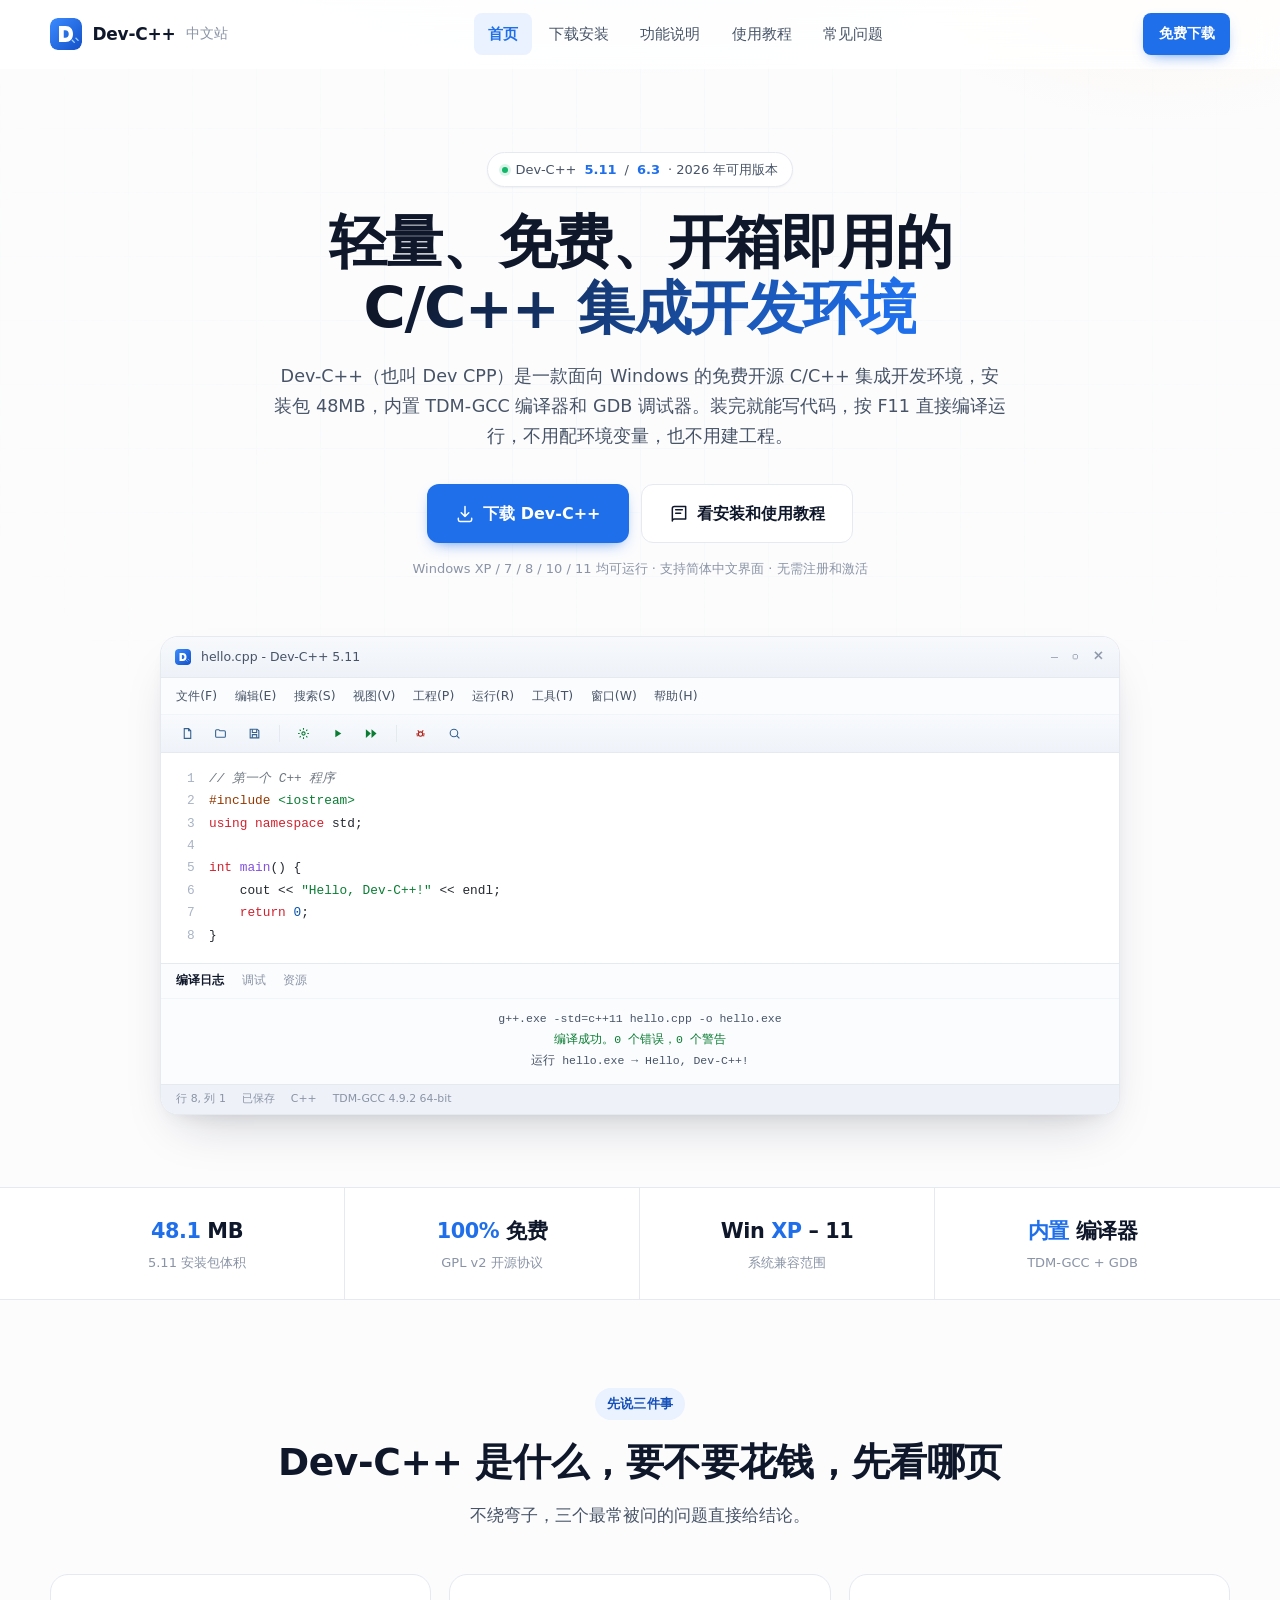
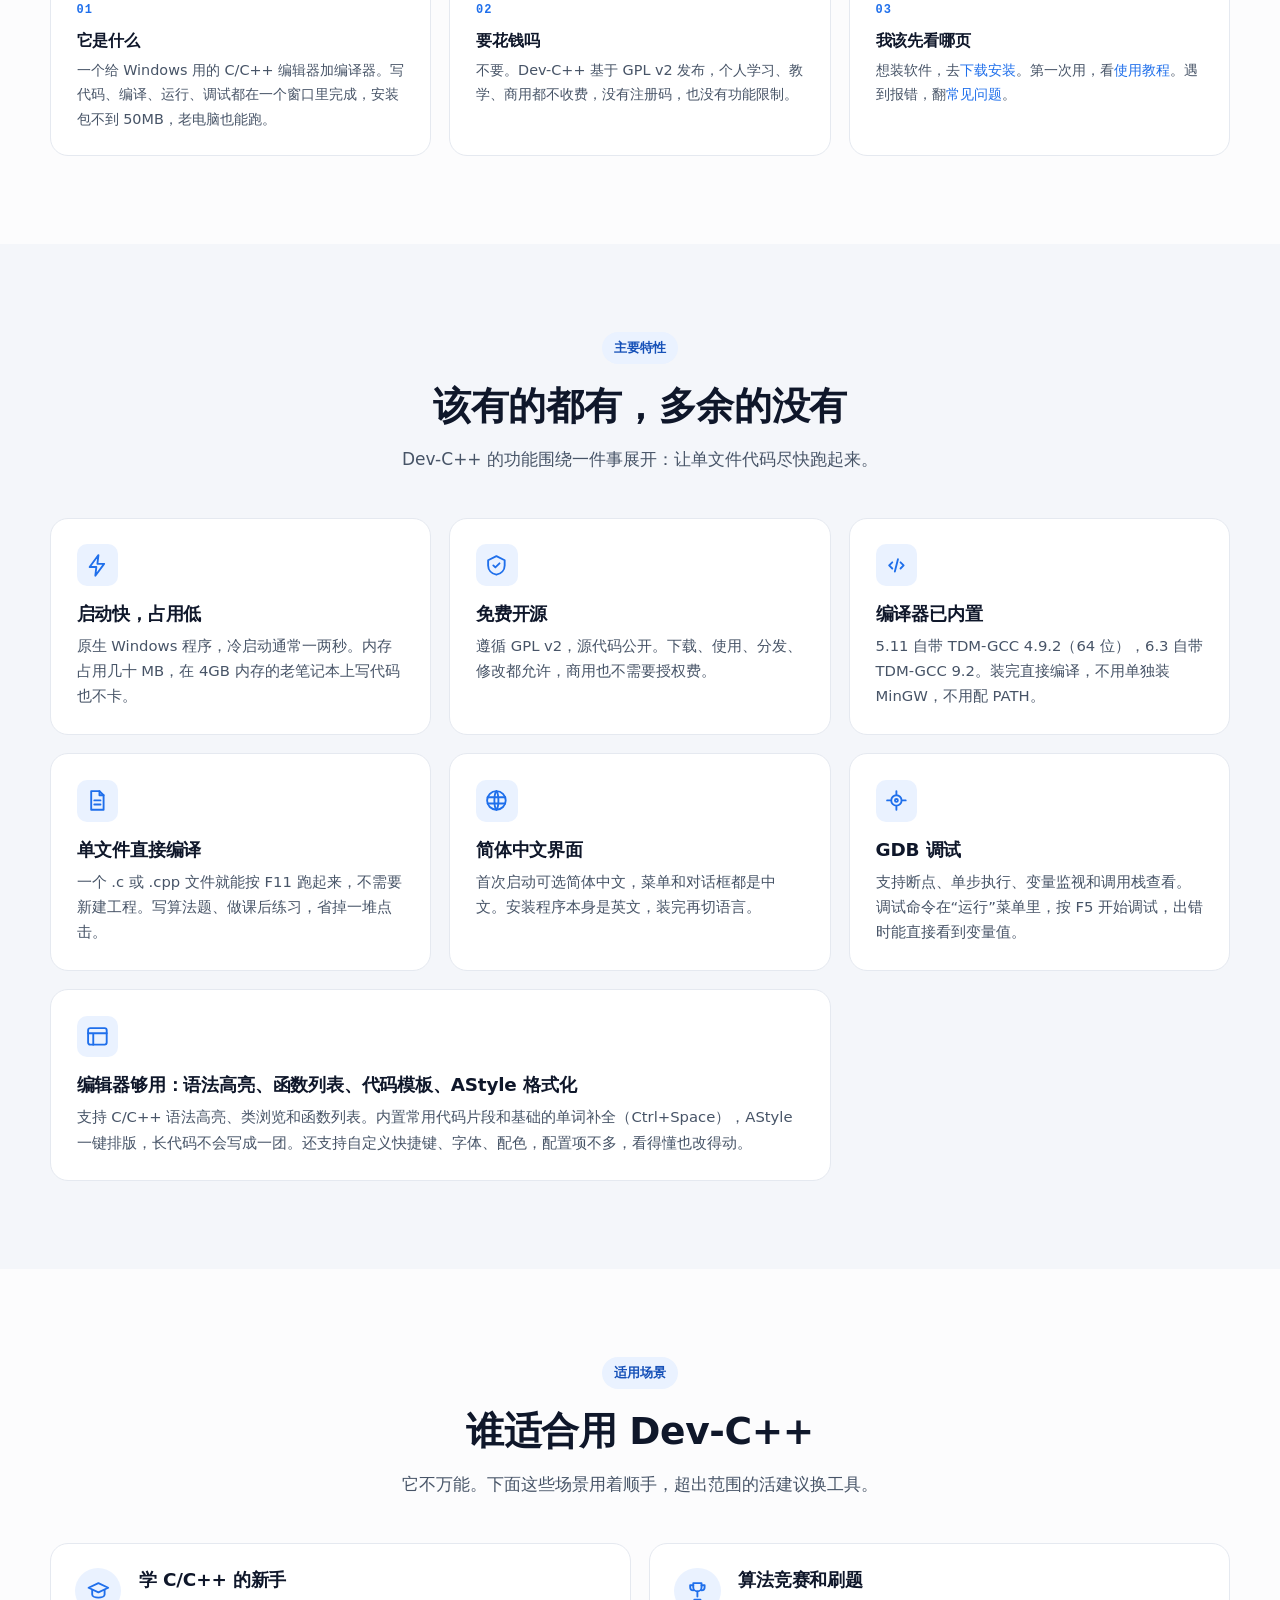
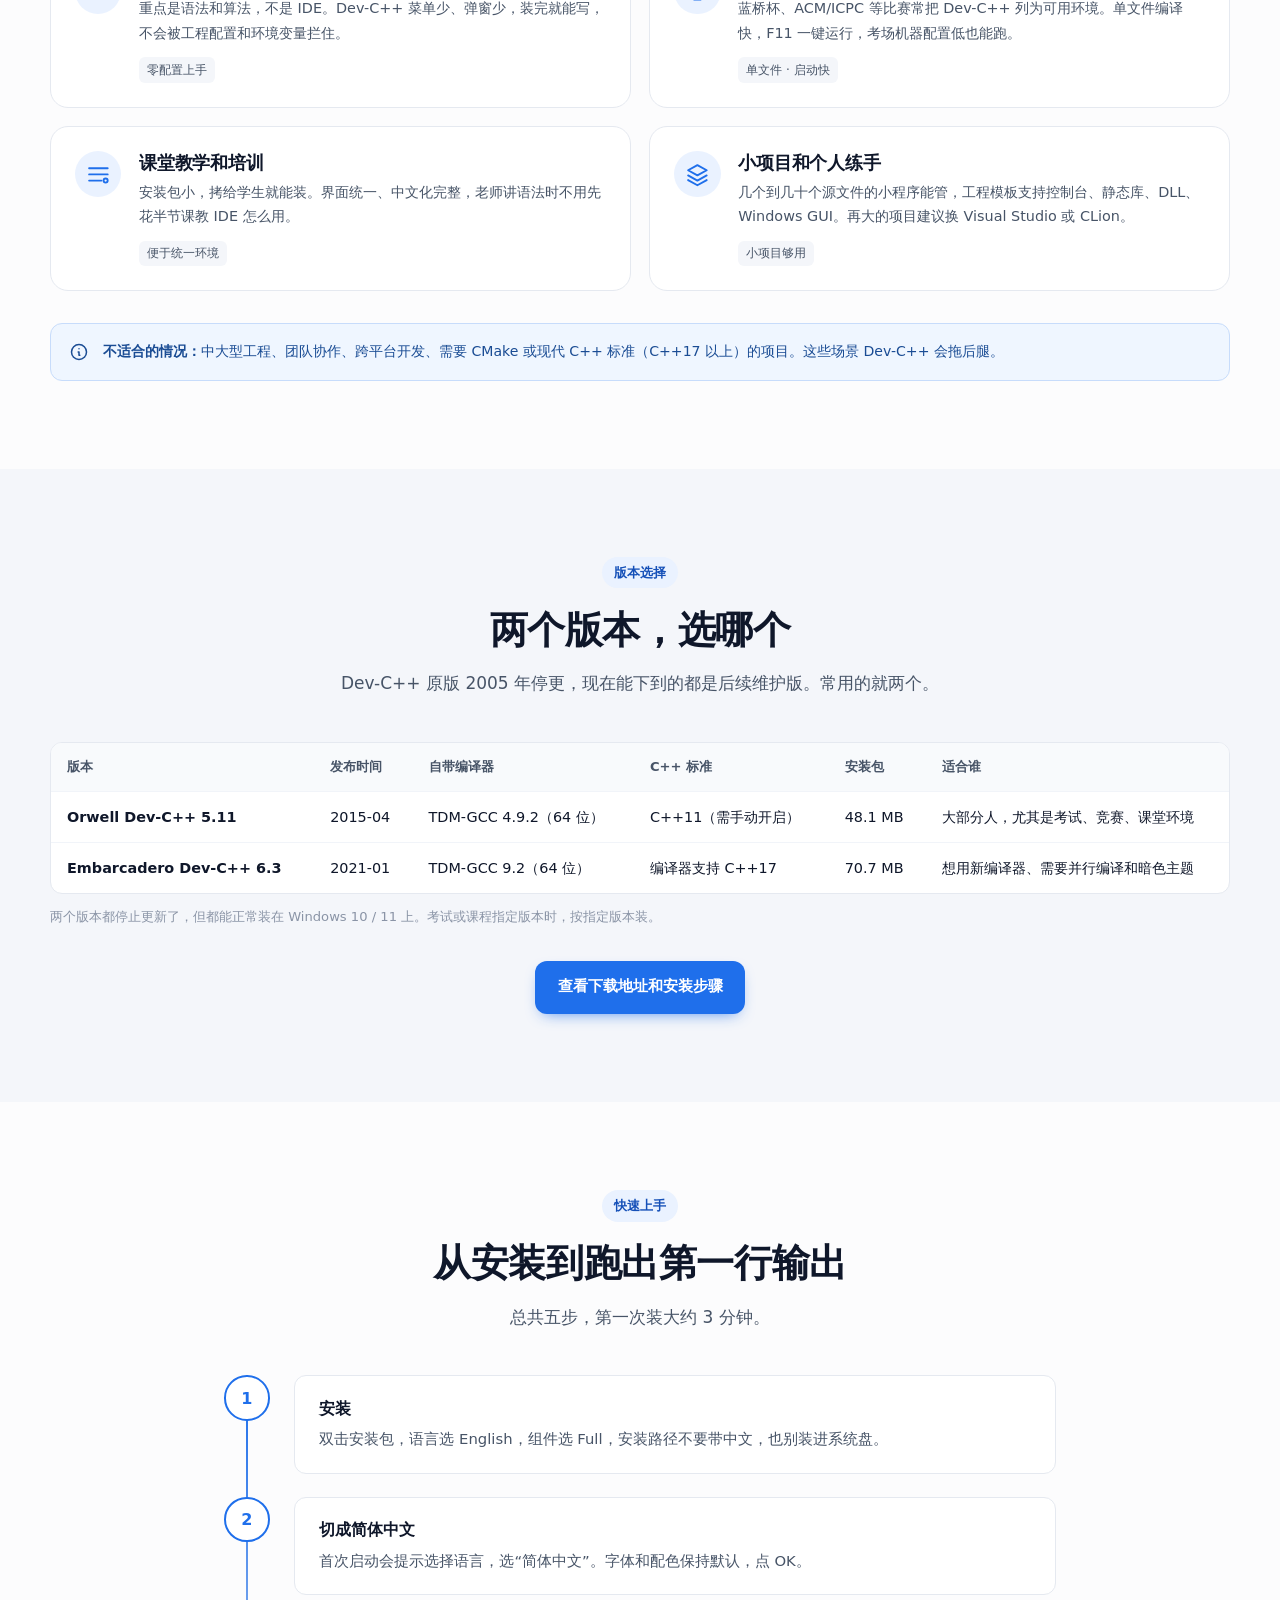
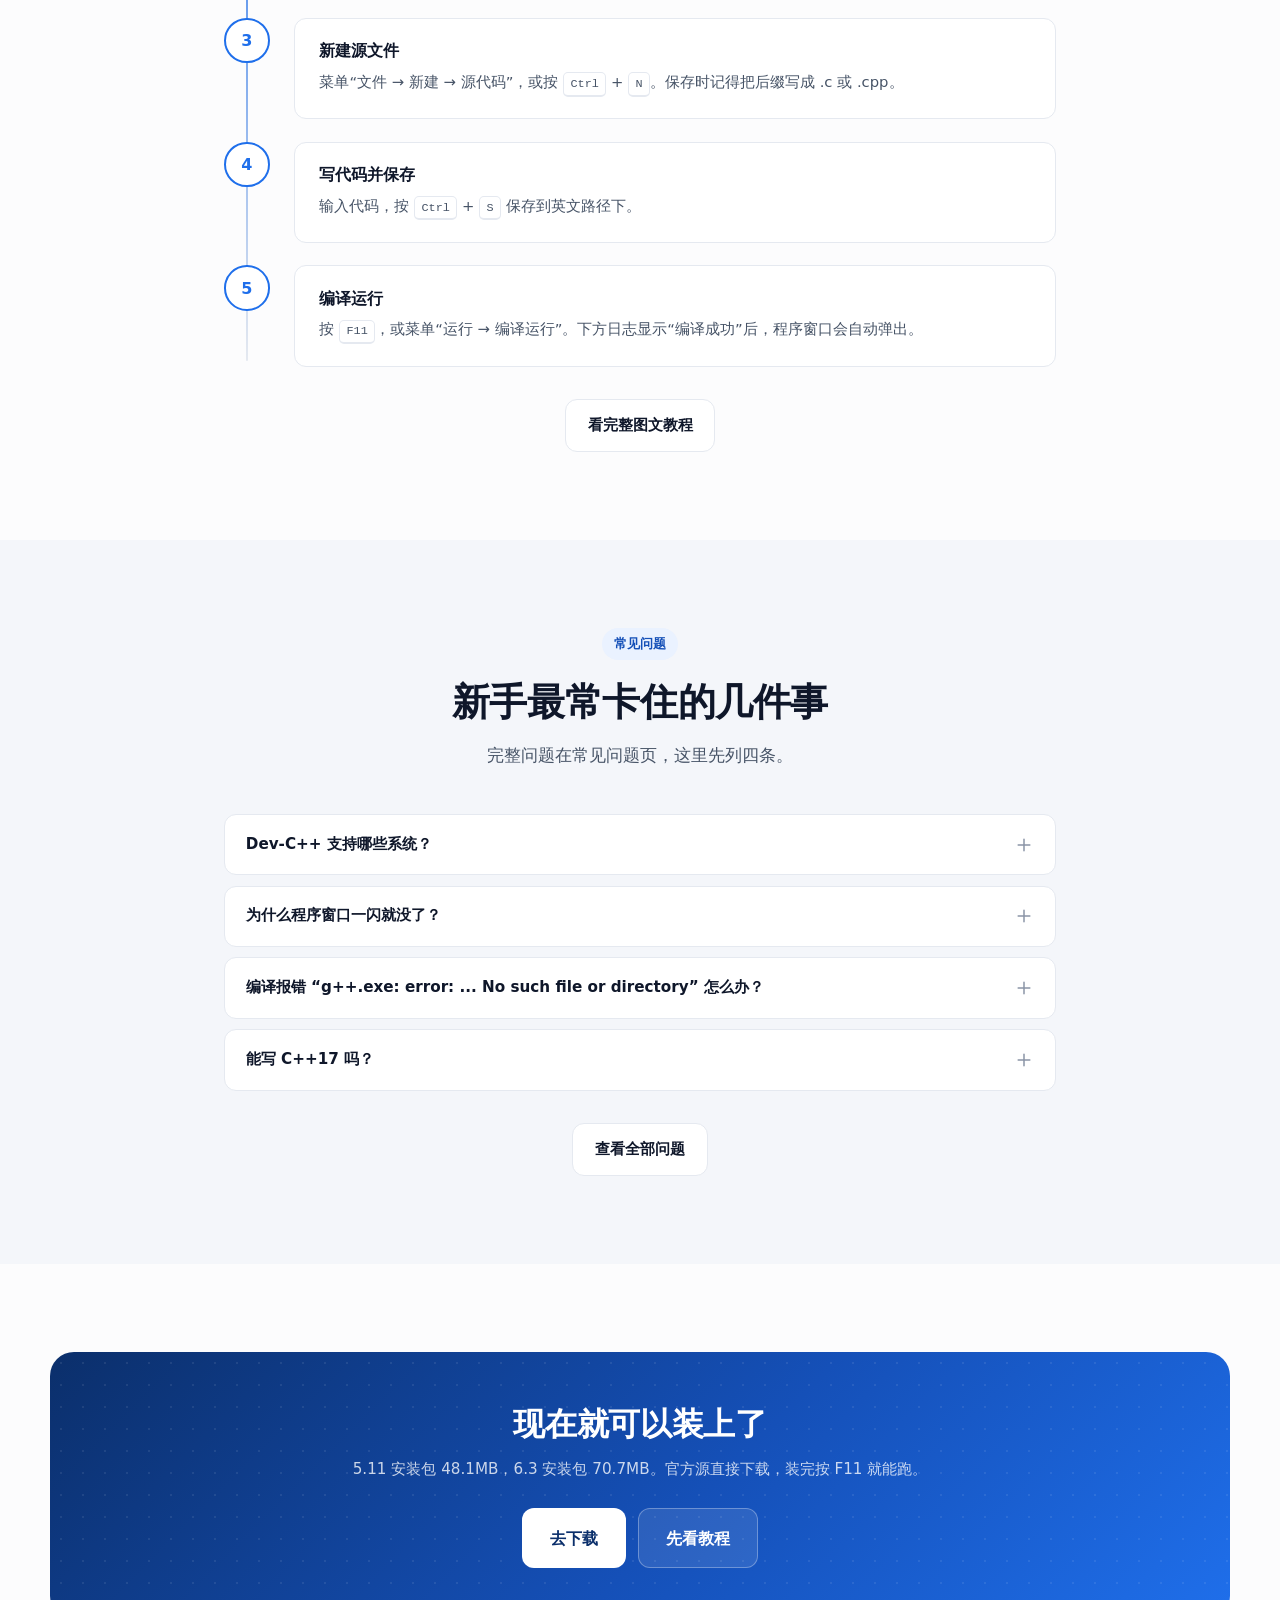
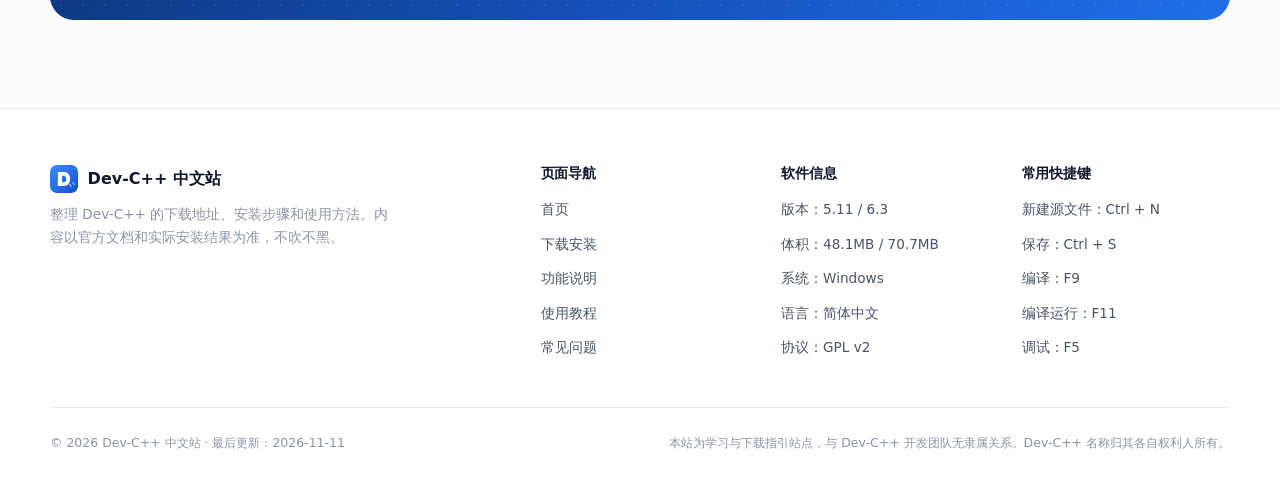
==== index.html @ 318a1e2b "Add files via upload" ====
<!DOCTYPE html>
<html lang="zh-CN">
<head>
<meta charset="UTF-8">
<meta name="viewport" content="width=device-width, initial-scale=1">
<title>Dev-C++ 下载、安装和使用教程（2026 最新版）| 免费开源的 C/C++ 集成开发环境</title>
<meta name="description" content="Dev-C++ 5.11 与 6.3 官方安装包下载，附安装、简体中文设置、编译运行、调试和常见报错解决教程。免费开源的 Windows C/C++ 集成开发环境，48MB 安装包，内置 TDM-GCC 编译器，开箱即用。">
<meta name="keywords" content="Dev-C++,Dev C++,Dev-C++下载,Dev C++下载,Dev-C++安装教程,C/C++ IDE">

<meta name="theme-color" content="#1f6feb">
<meta property="og:type" content="website">
<meta property="og:site_name" content="Dev-C++ 中文站">
<meta property="og:title" content="Dev-C++ 下载、安装和使用教程（2026 最新版）| 免费开源的 C/C++ 集成开发环境">
<meta property="og:description" content="Dev-C++ 5.11 与 6.3 官方安装包下载，附安装、简体中文设置、编译运行、调试和常见报错解决教程。免费开源的 Windows C/C++ 集成开发环境，48MB 安装包，内置 TDM-GCC 编译器，开箱即用。">
<meta name="twitter:card" content="summary">
<link rel="icon" href="assets/logo.svg" type="image/svg+xml">
<script>document.documentElement.classList.add("js");</script>
<link rel="stylesheet" href="assets/style.css">
</head>
<body>

<!-- ===== 顶栏 ===== -->
<header class="topbar">
	<div class="wrap topbar__inner">
		<a class="brand" href="index.html">
			<img src="assets/logo.svg" alt="Dev-C++">
			Dev-C++ <span>中文站</span>
		</a>
		<nav class="nav" aria-label="主导航">
			<a class="is-active" href="index.html">首页</a>
			<a href="download.html">下载安装</a>
			<a href="features.html">功能说明</a>
			<a href="tutorial.html">使用教程</a>
			<a href="faq.html">常见问题</a>
		</nav>
		<div class="topbar__right">
			<a class="btn btn--pri btn--sm" href="download.html">免费下载</a>
			<button type="button" class="burger" aria-label="打开菜单" aria-expanded="false"><span></span></button>
		</div>
	</div>
</header>
<nav class="mobnav" aria-label="移动端导航">
	<a href="index.html">首页</a>
	<a href="download.html">下载安装</a>
	<a href="features.html">功能说明</a>
	<a href="tutorial.html">使用教程</a>
	<a href="faq.html">常见问题</a>
	<a class="btn btn--pri" href="download.html">免费下载</a>
</nav>

<!-- ===== 首屏 ===== -->
<section class="hero">
	<div class="wrap center">
		<div class="hero__badge">
			<span class="dot"></span>
			Dev-C++ <b>5.11</b> / <b>6.3</b> · 2026 年可用版本
		</div>
		<h1 class="h1">
			轻量、免费、开箱即用的<br>
			<span class="text-gradient">C/C++ 集成开发环境</span>
		</h1>
		<p class="lead">
			Dev-C++（也叫 Dev CPP）是一款面向 Windows 的免费开源 C/C++ 集成开发环境，安装包 48MB，内置 TDM-GCC 编译器和 GDB 调试器。装完就能写代码，按 F11 直接编译运行，不用配环境变量，也不用建工程。
		</p>
		<div class="hero__actions">
			<a class="btn btn--pri btn--lg" href="download.html">
				<svg class="ic" viewBox="0 0 24 24"><path d="M12 3v12m0 0l-4.5-4.5M12 15l4.5-4.5"/><path d="M4 17v2a2 2 0 002 2h12a2 2 0 002-2v-2"/></svg>
				下载 Dev-C++
			</a>
			<a class="btn btn--ghost btn--lg" href="tutorial.html">
				<svg class="ic" viewBox="0 0 24 24"><path d="M4 5.5A2.5 2.5 0 016.5 3H20v15H6.5A2.5 2.5 0 004 20.5z"/><path d="M8 7h8M8 11h6"/></svg>
				看安装和使用教程
			</a>
		</div>
		<p class="hero__note">Windows XP / 7 / 8 / 10 / 11 均可运行 · 支持简体中文界面 · 无需注册和激活</p>

		<!-- IDE 界面模拟 -->
		<div class="hero__mockup">
			<div class="ide" role="img" aria-label="Dev-C++ 编辑器界面示意">
				<div class="ide__titlebar">
					<img src="assets/logo.svg" alt="">
					<span class="ide__title">hello.cpp - Dev-C++ 5.11</span>
					<span class="ide__winbtns"><span>—</span><span>▢</span><span>✕</span></span>
				</div>
				<div class="ide__menubar">
					<span>文件(F)</span><span>编辑(E)</span><span>搜索(S)</span><span>视图(V)</span><span>工程(P)</span><span>运行(R)</span><span>工具(T)</span><span>窗口(W)</span><span>帮助(H)</span>
				</div>
				<div class="ide__toolbar">
					<span class="tb" title="新建"><svg width="13" height="13" viewBox="0 0 24 24" fill="none" stroke="currentColor" stroke-width="2"><path d="M6 3h8l4 4v14H6z"/><path d="M14 3v4h4"/></svg></span>
					<span class="tb" title="打开"><svg width="13" height="13" viewBox="0 0 24 24" fill="none" stroke="currentColor" stroke-width="2"><path d="M3 7a2 2 0 012-2h4l2 2h8a2 2 0 012 2v8a2 2 0 01-2 2H5a2 2 0 01-2-2z"/></svg></span>
					<span class="tb" title="保存"><svg width="13" height="13" viewBox="0 0 24 24" fill="none" stroke="currentColor" stroke-width="2"><path d="M4 4h13l3 3v13H4z"/><path d="M8 4v6h8V4M8 20v-6h8v6"/></svg></span>
					<span class="tb--sep"></span>
					<span class="tb tb--run" title="编译"><svg width="13" height="13" viewBox="0 0 24 24" fill="none" stroke="currentColor" stroke-width="2"><circle cx="12" cy="12" r="3"/><path d="M12 2v3M12 19v3M2 12h3M19 12h3M4.9 4.9l2.1 2.1M17 17l2.1 2.1M19.1 4.9L17 7M7 17l-2.1 2.1"/></svg></span>
					<span class="tb tb--run" title="运行"><svg width="13" height="13" viewBox="0 0 24 24" fill="currentColor"><path d="M8 5l11 7-11 7z"/></svg></span>
					<span class="tb tb--run" title="编译运行"><svg width="15" height="15" viewBox="0 0 24 24" fill="currentColor"><path d="M3 5l8 7-8 7z"/><path d="M12 5l8 7-8 7z"/></svg></span>
					<span class="tb--sep"></span>
					<span class="tb tb--dbg" title="调试"><svg width="13" height="13" viewBox="0 0 24 24" fill="none" stroke="currentColor" stroke-width="2"><circle cx="12" cy="13" r="4"/><path d="M9 9l-2-3M15 9l2-3M8 13H4M20 13h-4M8 16H5M19 16h-3"/></svg></span>
					<span class="tb" title="查找"><svg width="13" height="13" viewBox="0 0 24 24" fill="none" stroke="currentColor" stroke-width="2"><circle cx="11" cy="11" r="7"/><path d="M16 16l5 5"/></svg></span>
				</div>
				<div class="ide__body">
					<div class="ide__editor">
						<div class="code">
							<div class="row"><span class="ln">1</span><span class="cl"><span class="c-com">// 第一个 C++ 程序</span></span></div>
							<div class="row"><span class="ln">2</span><span class="cl"><span class="c-inc">#include</span> <span class="c-str">&lt;iostream&gt;</span></span></div>
							<div class="row"><span class="ln">3</span><span class="cl"><span class="c-key">using</span> <span class="c-key">namespace</span> std;</span></div>
							<div class="row"><span class="ln">4</span><span class="cl"></span></div>
							<div class="row"><span class="ln">5</span><span class="cl"><span class="c-key">int</span> <span class="c-fn">main</span>() {</span></div>
							<div class="row"><span class="ln">6</span><span class="cl">    cout &lt;&lt; <span class="c-str">"Hello, Dev-C++!"</span> &lt;&lt; endl;</span></div>
							<div class="row"><span class="ln">7</span><span class="cl">    <span class="c-key">return</span> <span class="c-num">0</span>;</span></div>
							<div class="row"><span class="ln">8</span><span class="cl">}</span></div>
						</div>
					</div>
					<div class="ide__log">
						<div class="ide__logtabs"><b>编译日志</b><span>调试</span><span>资源</span></div>
						<div class="ide__logbody">
							<div>g++.exe -std=c++11 hello.cpp -o hello.exe</div>
							<div class="ok">编译成功。0 个错误，0 个警告</div>
							<div>运行 hello.exe → Hello, Dev-C++!</div>
						</div>
					</div>
					<div class="ide__statusbar">
						<span>行 8, 列 1</span><span>已保存</span><span>C++</span><span>TDM-GCC 4.9.2 64-bit</span>
					</div>
				</div>
			</div>
		</div>
	</div>
</section>

<!-- ===== 数据条 ===== -->
<section class="stats">
	<div class="wrap stats__grid">
		<div class="stats__item">
			<div class="stats__val"><em>48.1</em> MB</div>
			<div class="stats__lbl">5.11 安装包体积</div>
		</div>
		<div class="stats__item">
			<div class="stats__val"><em>100%</em> 免费</div>
			<div class="stats__lbl">GPL v2 开源协议</div>
		</div>
		<div class="stats__item">
			<div class="stats__val">Win <em>XP</em> – 11</div>
			<div class="stats__lbl">系统兼容范围</div>
		</div>
		<div class="stats__item">
			<div class="stats__val"><em>内置</em> 编译器</div>
			<div class="stats__lbl">TDM-GCC + GDB</div>
		</div>
	</div>
</section>

<!-- ===== 三个速答 ===== -->
<section class="sec">
	<div class="wrap">
		<div class="sec-head center reveal">
			<span class="eyebrow">先说三件事</span>
			<h2 class="h2">Dev-C++ 是什么，要不要花钱，先看哪页</h2>
			<p class="lead">不绕弯子，三个最常被问的问题直接给结论。</p>
		</div>
		<div class="qa reveal">
			<div class="qa__item">
				<h3>它是什么</h3>
				<p>一个给 Windows 用的 C/C++ 编辑器加编译器。写代码、编译、运行、调试都在一个窗口里完成，安装包不到 50MB，老电脑也能跑。</p>
			</div>
			<div class="qa__item">
				<h3>要花钱吗</h3>
				<p>不要。Dev-C++ 基于 GPL v2 发布，个人学习、教学、商用都不收费，没有注册码，也没有功能限制。</p>
			</div>
			<div class="qa__item">
				<h3>我该先看哪页</h3>
				<p>想装软件，去<a href="download.html">下载安装</a>。第一次用，看<a href="tutorial.html">使用教程</a>。遇到报错，翻<a href="faq.html">常见问题</a>。</p>
			</div>
		</div>
	</div>
</section>

<!-- ===== 功能 ===== -->
<section class="sec sec--alt" id="features">
	<div class="wrap">
		<div class="sec-head center reveal">
			<span class="eyebrow">主要特性</span>
			<h2 class="h2">该有的都有，多余的没有</h2>
			<p class="lead">Dev-C++ 的功能围绕一件事展开：让单文件代码尽快跑起来。</p>
		</div>
		<div class="grid grid--3 reveal">
			<article class="card">
				<div class="card__icon">
					<svg class="ic ic-lg" viewBox="0 0 24 24"><path d="M13 2L4.5 13.5H11L10 22l8.5-11.5H12z"/></svg>
				</div>
				<h3 class="h3">启动快，占用低</h3>
				<p>原生 Windows 程序，冷启动通常一两秒。内存占用几十 MB，在 4GB 内存的老笔记本上写代码也不卡。</p>
			</article>
			<article class="card">
				<div class="card__icon">
					<svg class="ic ic-lg" viewBox="0 0 24 24"><path d="M12 3l8 4v5c0 4.4-3.2 7.9-8 9-4.8-1.1-8-4.6-8-9V7z"/><path d="M9 12l2 2 4-4"/></svg>
				</div>
				<h3 class="h3">免费开源</h3>
				<p>遵循 GPL v2，源代码公开。下载、使用、分发、修改都允许，商用也不需要授权费。</p>
			</article>
			<article class="card">
				<div class="card__icon">
					<svg class="ic ic-lg" viewBox="0 0 24 24"><path d="M8 9l-3 3 3 3M16 9l3 3-3 3M13.5 6l-3 12"/></svg>
				</div>
				<h3 class="h3">编译器已内置</h3>
				<p>5.11 自带 TDM-GCC 4.9.2（64 位），6.3 自带 TDM-GCC 9.2。装完直接编译，不用单独装 MinGW，不用配 PATH。</p>
			</article>
			<article class="card">
				<div class="card__icon">
					<svg class="ic ic-lg" viewBox="0 0 24 24"><path d="M6 3h8l4 4v14H6z"/><path d="M14 3v4h4M9 12h6M9 16h6"/></svg>
				</div>
				<h3 class="h3">单文件直接编译</h3>
				<p>一个 .c 或 .cpp 文件就能按 F11 跑起来，不需要新建工程。写算法题、做课后练习，省掉一堆点击。</p>
			</article>
			<article class="card">
				<div class="card__icon">
					<svg class="ic ic-lg" viewBox="0 0 24 24"><circle cx="12" cy="12" r="9"/><path d="M3.6 9h16.8M3.6 15h16.8M12 3c2.6 3 2.6 15 0 18M12 3c-2.6 3-2.6 15 0 18"/></svg>
				</div>
				<h3 class="h3">简体中文界面</h3>
				<p>首次启动可选简体中文，菜单和对话框都是中文。安装程序本身是英文，装完再切语言。</p>
			</article>
			<article class="card">
				<div class="card__icon">
					<svg class="ic ic-lg" viewBox="0 0 24 24"><path d="M12 3v3M12 18v3M3 12h3M18 12h3"/><circle cx="12" cy="12" r="5"/><circle cx="12" cy="12" r="1.4"/></svg>
				</div>
				<h3 class="h3">GDB 调试</h3>
				<p>支持断点、单步执行、变量监视和调用栈查看。调试命令在“运行”菜单里，按 F5 开始调试，出错时能直接看到变量值。</p>
			</article>
			<article class="card card--wide">
				<div class="card__icon">
					<svg class="ic ic-lg" viewBox="0 0 24 24"><rect x="3" y="4" width="18" height="16" rx="2"/><path d="M3 9h18M8 9v11"/></svg>
				</div>
				<h3 class="h3">编辑器够用：语法高亮、函数列表、代码模板、AStyle 格式化</h3>
				<p>支持 C/C++ 语法高亮、类浏览和函数列表。内置常用代码片段和基础的单词补全（Ctrl+Space），AStyle 一键排版，长代码不会写成一团。还支持自定义快捷键、字体、配色，配置项不多，看得懂也改得动。</p>
			</article>
		</div>
	</div>
</section>

<!-- ===== 场景 ===== -->
<section class="sec">
	<div class="wrap">
		<div class="sec-head center reveal">
			<span class="eyebrow">适用场景</span>
			<h2 class="h2">谁适合用 Dev-C++</h2>
			<p class="lead">它不万能。下面这些场景用着顺手，超出范围的活建议换工具。</p>
		</div>
		<div class="scene reveal">
			<div class="scene__item">
				<div class="scene__icon">
					<svg class="ic ic-lg" viewBox="0 0 24 24"><path d="M12 4L2.5 8.5 12 13l9.5-4.5z"/><path d="M6 10.5V15c0 1.7 2.7 3 6 3s6-1.3 6-3v-4.5"/></svg>
				</div>
				<div>
					<h3 class="h3">学 C/C++ 的新手</h3>
					<p>重点是语法和算法，不是 IDE。Dev-C++ 菜单少、弹窗少，装完就能写，不会被工程配置和环境变量拦住。</p>
					<span class="tag">零配置上手</span>
				</div>
			</div>
			<div class="scene__item">
				<div class="scene__icon">
					<svg class="ic ic-lg" viewBox="0 0 24 24"><path d="M8 4h8v4a4 4 0 01-8 0z"/><path d="M8 6H5v2a3 3 0 003 3M16 6h3v2a3 3 0 01-3 3"/><path d="M12 12v5M9 20h6"/></svg>
				</div>
				<div>
					<h3 class="h3">算法竞赛和刷题</h3>
					<p>蓝桥杯、ACM/ICPC 等比赛常把 Dev-C++ 列为可用环境。单文件编译快，F11 一键运行，考场机器配置低也能跑。</p>
					<span class="tag">单文件 · 启动快</span>
				</div>
			</div>
			<div class="scene__item">
				<div class="scene__icon">
					<svg class="ic ic-lg" viewBox="0 0 24 24"><path d="M3 6h18M3 12h18M3 18h12"/><circle cx="19" cy="18" r="2"/></svg>
				</div>
				<div>
					<h3 class="h3">课堂教学和培训</h3>
					<p>安装包小，拷给学生就能装。界面统一、中文化完整，老师讲语法时不用先花半节课教 IDE 怎么用。</p>
					<span class="tag">便于统一环境</span>
				</div>
			</div>
			<div class="scene__item">
				<div class="scene__icon">
					<svg class="ic ic-lg" viewBox="0 0 24 24"><path d="M12 3l9 5-9 5-9-5z"/><path d="M3 13l9 5 9-5M3 17.5l9 5 9-5"/></svg>
				</div>
				<div>
					<h3 class="h3">小项目和个人练手</h3>
					<p>几个到几十个源文件的小程序能管，工程模板支持控制台、静态库、DLL、Windows GUI。再大的项目建议换 Visual Studio 或 CLion。</p>
					<span class="tag">小项目够用</span>
				</div>
			</div>
		</div>
		<div class="note note--blue mt-8 reveal">
			<svg class="ic" viewBox="0 0 24 24"><circle cx="12" cy="12" r="9"/><path d="M12 8h.01M11 12h1v4h1"/></svg>
			<div><b>不适合的情况：</b>中大型工程、团队协作、跨平台开发、需要 CMake 或现代 C++ 标准（C++17 以上）的项目。这些场景 Dev-C++ 会拖后腿。</div>
		</div>
	</div>
</section>

<!-- ===== 版本 ===== -->
<section class="sec sec--alt">
	<div class="wrap">
		<div class="sec-head center reveal">
			<span class="eyebrow">版本选择</span>
			<h2 class="h2">两个版本，选哪个</h2>
			<p class="lead">Dev-C++ 原版 2005 年停更，现在能下到的都是后续维护版。常用的就两个。</p>
		</div>
		<div class="table-wrap reveal">
			<table>
					<tbody><tr>
						<th scope="col">版本</th>
						<th scope="col">发布时间</th>
						<th scope="col">自带编译器</th>
						<th scope="col">C++ 标准</th>
						<th scope="col">安装包</th>
						<th scope="col">适合谁</th>
					</tr>
					<tr>
						<td><b>Orwell Dev-C++ 5.11</b></td>
						<td>2015-04</td>
						<td>TDM-GCC 4.9.2（64 位）</td>
						<td>C++11（需手动开启）</td>
						<td>48.1 MB</td>
						<td>大部分人，尤其是考试、竞赛、课堂环境</td>
					</tr>
					<tr>
						<td><b>Embarcadero Dev-C++ 6.3</b></td>
						<td>2021-01</td>
						<td>TDM-GCC 9.2（64 位）</td>
						<td>编译器支持 C++17</td>
						<td>70.7 MB</td>
						<td>想用新编译器、需要并行编译和暗色主题</td>
					</tr>
				</tbody>
			</table>
		</div>
		<p class="table-note reveal">两个版本都停止更新了，但都能正常装在 Windows 10 / 11 上。考试或课程指定版本时，按指定版本装。</p>
		<div class="center mt-8 reveal">
			<a class="btn btn--pri" href="download.html">查看下载地址和安装步骤</a>
		</div>
	</div>
</section>

<!-- ===== 五步上手 ===== -->
<section class="sec">
	<div class="wrap">
		<div class="sec-head center reveal">
			<span class="eyebrow">快速上手</span>
			<h2 class="h2">从安装到跑出第一行输出</h2>
			<p class="lead">总共五步，第一次装大约 3 分钟。</p>
		</div>
		<div class="timeline reveal">
			<div class="step">
				<div class="step__num">1</div>
				<div class="step__box">
					<h3>安装</h3>
					<p>双击安装包，语言选 English，组件选 Full，安装路径不要带中文，也别装进系统盘。</p>
				</div>
			</div>
			<div class="step">
				<div class="step__num">2</div>
				<div class="step__box">
					<h3>切成简体中文</h3>
					<p>首次启动会提示选择语言，选“简体中文”。字体和配色保持默认，点 OK。</p>
				</div>
			</div>
			<div class="step">
				<div class="step__num">3</div>
				<div class="step__box">
					<h3>新建源文件</h3>
					<p>菜单“文件 → 新建 → 源代码”，或按 <span class="kbd">Ctrl</span> + <span class="kbd">N</span>。保存时记得把后缀写成 .c 或 .cpp。</p>
				</div>
			</div>
			<div class="step">
				<div class="step__num">4</div>
				<div class="step__box">
					<h3>写代码并保存</h3>
					<p>输入代码，按 <span class="kbd">Ctrl</span> + <span class="kbd">S</span> 保存到英文路径下。</p>
				</div>
			</div>
			<div class="step">
				<div class="step__num">5</div>
				<div class="step__box">
					<h3>编译运行</h3>
					<p>按 <span class="kbd">F11</span>，或菜单“运行 → 编译运行”。下方日志显示“编译成功”后，程序窗口会自动弹出。</p>
				</div>
			</div>
		</div>
		<div class="center mt-8 reveal">
			<a class="btn btn--ghost" href="tutorial.html">看完整图文教程</a>
		</div>
	</div>
</section>

<!-- ===== 常见问题 ===== -->
<section class="sec sec--alt">
	<div class="wrap">
		<div class="sec-head center reveal">
			<span class="eyebrow">常见问题</span>
			<h2 class="h2">新手最常卡住的几件事</h2>
			<p class="lead">完整问题在常见问题页，这里先列四条。</p>
		</div>
		<div class="faq reveal">
			<div class="faq__item">
				<button type="button" class="faq__q" aria-expanded="false">
					Dev-C++ 支持哪些系统？
					<svg class="ic" viewBox="0 0 24 24"><path d="M12 5v14M5 12h14"/></svg>
				</button>
				<div class="faq__a"><div>5.11 可以在 Windows XP、Vista、7、8、8.1、10、11 上运行。6.3 需要 Windows 7 及以上。它没有 Linux 和 macOS 版本。</div></div>
			</div>
			<div class="faq__item">
				<button type="button" class="faq__q" aria-expanded="false">
					为什么程序窗口一闪就没了？
					<svg class="ic" viewBox="0 0 24 24"><path d="M12 5v14M5 12h14"/></svg>
				</button>
				<div class="faq__a"><div>双击 exe 运行时，程序执行完就退出，窗口自然关闭。用 F11 编译运行不会闪退。如果直接运行 exe，可在 return 0 前加 <code>system("pause");</code>，并 <code>#include &lt;stdlib.h&gt;</code>。</div></div>
			</div>
			<div class="faq__item">
				<button type="button" class="faq__q" aria-expanded="false">
					编译报错 “g++.exe: error: ... No such file or directory” 怎么办？
					<svg class="ic" viewBox="0 0 24 24"><path d="M12 5v14M5 12h14"/></svg>
				</button>
				<div class="faq__a"><div>九成是路径问题。源文件放在中文名文件夹或桌面路径里，编译器找不到。把文件挪到 D:\code 这类纯英文、无空格的目录再编译。</div></div>
			</div>
			<div class="faq__item">
				<button type="button" class="faq__q" aria-expanded="false">
					能写 C++17 吗？
					<svg class="ic" viewBox="0 0 24 24"><path d="M12 5v14M5 12h14"/></svg>
				</button>
				<div class="faq__a"><div>5.11 自带的 GCC 4.9.2 最高支持 C++11，且要在编译选项里手动加 -std=c++11。要用 C++17，装 6.3（GCC 9.2），或在工具 → 编译选项里换成新版 MinGW。</div></div>
			</div>
		</div>
		<div class="center mt-8 reveal">
			<a class="btn btn--ghost" href="faq.html">查看全部问题</a>
		</div>
	</div>
</section>

<!-- ===== CTA ===== -->
<section class="sec">
	<div class="wrap">
		<div class="cta reveal">
			<h2>现在就可以装上了</h2>
			<p>5.11 安装包 48.1MB，6.3 安装包 70.7MB。官方源直接下载，装完按 F11 就能跑。</p>
			<div class="hero__actions actions--flush">
				<a class="btn btn--dark btn--lg" href="download.html">去下载</a>
				<a class="btn btn--ghost btn--lg" href="tutorial.html">先看教程</a>
			</div>
		</div>
	</div>
</section>

<!-- ===== 页脚 ===== -->
<footer class="footer">
	<div class="wrap">
		<div class="footer__grid">
			<div>
				<div class="footer__brand"><img src="assets/logo.svg" alt="">Dev-C++ 中文站</div>
				<p class="footer__desc">整理 Dev-C++ 的下载地址、安装步骤和使用方法。内容以官方文档和实际安装结果为准，不吹不黑。</p>
			</div>
			<div>
				<h4>页面导航</h4>
				<ul>
					<li><a href="index.html">首页</a></li>
					<li><a href="download.html">下载安装</a></li>
					<li><a href="features.html">功能说明</a></li>
					<li><a href="tutorial.html">使用教程</a></li>
					<li><a href="faq.html">常见问题</a></li>
				</ul>
			</div>
			<div>
				<h4>软件信息</h4>
				<ul>
					<li><span>版本：5.11 / 6.3</span></li>
					<li><span>体积：48.1MB / 70.7MB</span></li>
					<li><span>系统：Windows</span></li>
					<li><span>语言：简体中文</span></li>
					<li><span>协议：GPL v2</span></li>
				</ul>
			</div>
			<div>
				<h4>常用快捷键</h4>
				<ul>
					<li><span>新建源文件：Ctrl + N</span></li>
					<li><span>保存：Ctrl + S</span></li>
					<li><span>编译：F9</span></li>
					<li><span>编译运行：F11</span></li>
					<li><span>调试：F5</span></li>
				</ul>
			</div>
		</div>
		<div class="footer__bottom">
			<span>© 2026 Dev-C++ 中文站 · 最后更新：2026-11-11</span>
			<span>本站为学习与下载指引站点，与 Dev-C++ 开发团队无隶属关系。Dev-C++ 名称归其各自权利人所有。</span>
		</div>
	</div>
</footer>

<button type="button" class="to-top" aria-label="返回顶部">
	<svg class="ic" viewBox="0 0 24 24"><path d="M12 19V5M6 11l6-6 6 6"/></svg>
</button>

<script src="assets/app.js"></script>
</body>
</html>
---- assets/style.css ----
/* ==========================================================================
   Dev-C++ 中文站 · 共享样式
   参考：devc.biancheng.net / codeblocks.biancheng.net / tbtol.cn / luoxues.cn
   ========================================================================== */

:root {
	--bg: #fcfcfd;
	--bg-alt: #f4f6fa;
	--bg-card: #ffffff;

	--ink: #0f172a;
	--ink-2: #475467;
	--ink-3: #8a94a6;

	--primary: #1f6feb;
	--primary-dark: #1550b8;
	--primary-light: #eaf2ff;
	--accent: #f59e0b;

	--line: #e5e9f0;
	--line-soft: #f1f4f9;

	--font: system-ui, -apple-system, "Segoe UI", Roboto, "Helvetica Neue",
		"PingFang SC", "Hiragino Sans GB", "Microsoft YaHei", sans-serif;
	--mono: ui-monospace, SFMono-Regular, "SF Mono", Menlo, Consolas,
		"Liberation Mono", monospace;

	--shadow-sm: 0 1px 2px rgba(16, 24, 40, 0.05);
	--shadow-md: 0 6px 18px -6px rgba(16, 24, 40, 0.12), 0 2px 6px -2px rgba(16, 24, 40, 0.06);
	--shadow-lg: 0 24px 48px -20px rgba(16, 24, 40, 0.22), 0 8px 20px -12px rgba(16, 24, 40, 0.12);

	--r-sm: 8px;
	--r-md: 12px;
	--r-lg: 18px;
	--r-xl: 24px;

	--ease: cubic-bezier(0.4, 0, 0.2, 1);
}

* { margin: 0; padding: 0; box-sizing: border-box; }

html {
	scroll-behavior: smooth;
	scroll-padding-top: 6rem;
	font-family: var(--font);
	background: var(--bg);
	color: var(--ink);
	line-height: 1.7;
	-webkit-text-size-adjust: 100%;
}

body {
	overflow-x: hidden;
	-webkit-font-smoothing: antialiased;
	text-rendering: optimizeLegibility;
}

img, svg { display: block; }
a { color: inherit; text-decoration: none; transition: color 0.2s var(--ease); }
ul, ol { list-style: none; }
button { font: inherit; color: inherit; }
::selection { background: var(--primary-light); color: var(--primary-dark); }

/* ---------- 布局 ---------- */
.wrap { width: min(1180px, 100% - 3rem); margin-inline: auto; }
.sec { padding: 5.5rem 0; }
.sec--alt { background: var(--bg-alt); }
.sec--tight { padding: 3.5rem 0; }
.center { text-align: center; }
.mt-8 { margin-top: 2rem; }

.eyebrow {
	display: inline-flex;
	align-items: center;
	gap: 0.4rem;
	padding: 0.3rem 0.75rem;
	border-radius: 999px;
	background: var(--primary-light);
	color: var(--primary-dark);
	font-size: 0.8125rem;
	font-weight: 600;
	letter-spacing: 0.01em;
	margin-bottom: 1.1rem;
}

h1, h2, h3, h4 { line-height: 1.3; letter-spacing: -0.01em; }
.h1 { font-size: clamp(2.1rem, 5vw, 3.6rem); font-weight: 800; letter-spacing: -0.025em; line-height: 1.15; }
.h2 { font-size: clamp(1.65rem, 3.2vw, 2.35rem); font-weight: 700; }
.h3 { font-size: 1.15rem; font-weight: 700; }
.h4 { font-size: 1.02rem; font-weight: 700; }

.lead { color: var(--ink-2); font-size: 1.0625rem; max-width: 46rem; }
.center .lead { margin-inline: auto; }
.sec-head { margin-bottom: 2.75rem; }
.sec-head .lead { margin-top: 0.9rem; }

.text-gradient {
	background: linear-gradient(120deg, #0f172a 8%, var(--primary) 92%);
	-webkit-background-clip: text;
	background-clip: text;
	-webkit-text-fill-color: transparent;
	color: transparent;
}

/* ---------- 图标 ---------- */
.ic { width: 1.25rem; height: 1.25rem; flex: none; stroke: currentColor; fill: none; stroke-width: 1.8; stroke-linecap: round; stroke-linejoin: round; }
.ic-lg { width: 1.55rem; height: 1.55rem; }

/* ---------- 按钮 ---------- */
.btn {
	display: inline-flex;
	align-items: center;
	justify-content: center;
	gap: 0.5rem;
	padding: 0.8rem 1.35rem;
	border: 1px solid transparent;
	border-radius: var(--r-md);
	font-size: 0.95rem;
	font-weight: 600;
	cursor: pointer;
	transition: all 0.2s var(--ease);
	white-space: nowrap;
}
.btn:active { transform: scale(0.985); }
.btn--pri { background: var(--primary); color: #fff; box-shadow: 0 6px 16px -8px rgba(31, 111, 235, 0.9); }
.btn--pri:hover { background: var(--primary-dark); box-shadow: 0 10px 22px -10px rgba(21, 80, 184, 0.95); }
.btn--dark { background: var(--ink); color: #fff; }
.btn--dark:hover { background: var(--primary); }
.btn--ghost { background: #fff; color: var(--ink); border-color: var(--line); }
.btn--ghost:hover { border-color: var(--primary); color: var(--primary); }
.btn--sm { padding: 0.5rem 0.9rem; font-size: 0.85rem; border-radius: var(--r-sm); }
.btn--lg { padding: 0.95rem 1.7rem; font-size: 1rem; }

/* ---------- 顶栏 ---------- */
.topbar {
	position: fixed;
	inset: 0 0 auto 0;
	z-index: 200;
	background: rgba(255, 255, 255, 0.82);
	backdrop-filter: saturate(180%) blur(14px);
	-webkit-backdrop-filter: saturate(180%) blur(14px);
	border-bottom: 1px solid transparent;
	transition: border-color 0.25s var(--ease), box-shadow 0.25s var(--ease);
}
.topbar.is-stuck { border-bottom-color: var(--line); box-shadow: 0 6px 20px -18px rgba(15, 23, 42, 0.6); }
.topbar__inner { display: flex; align-items: center; justify-content: space-between; height: 4.25rem; gap: 1.5rem; }
.brand { display: flex; align-items: center; gap: 0.65rem; font-weight: 800; font-size: 1.06rem; letter-spacing: -0.01em; }
.brand img { width: 2rem; height: 2rem; border-radius: 8px; }
.brand span { color: var(--ink-3); font-weight: 500; font-size: 0.85rem; }
.nav { display: flex; align-items: center; gap: 0.25rem; }
.nav a {
	padding: 0.5rem 0.85rem;
	border-radius: var(--r-sm);
	font-size: 0.925rem;
	font-weight: 500;
	color: var(--ink-2);
}
.nav a:hover { color: var(--ink); background: var(--bg-alt); }
.nav a.is-active { color: var(--primary); background: var(--primary-light); font-weight: 600; }
.topbar__right { display: flex; align-items: center; gap: 0.6rem; }
.burger { display: none; width: 2.5rem; height: 2.5rem; align-items: center; justify-content: center; background: none; border: 1px solid var(--line); border-radius: var(--r-sm); cursor: pointer; }
.burger span { position: relative; display: block; width: 16px; height: 1.6px; background: var(--ink); border-radius: 2px; transition: 0.25s var(--ease); }
.burger span::before, .burger span::after { content: ""; position: absolute; left: 0; width: 16px; height: 1.6px; background: var(--ink); border-radius: 2px; transition: 0.25s var(--ease); }
.burger span::before { top: -5px; }
.burger span::after { top: 5px; }

.mobnav {
	position: fixed;
	top: 4.25rem; left: 0; right: 0;
	z-index: 190;
	display: none;
	flex-direction: column;
	gap: 0.15rem;
	padding: 0.75rem 1.5rem 1.25rem;
	background: #fff;
	border-bottom: 1px solid var(--line);
	box-shadow: var(--shadow-md);
}
.mobnav.is-open { display: flex; }
.mobnav a { padding: 0.8rem 0.25rem; border-bottom: 1px solid var(--line-soft); font-weight: 500; color: var(--ink-2); }
.mobnav a:last-of-type { border-bottom: 0; }
.mobnav .btn { margin-top: 0.6rem; }

/* ---------- 首屏 ---------- */
.hero { position: relative; padding: 9.5rem 0 4.5rem; overflow: hidden; }
.hero::before {
	content: "";
	position: absolute;
	inset: -30% -10% auto;
	height: 70rem;
	background:
		radial-gradient(56% 44% at 50% 8%, rgba(31, 111, 235, 0.13) 0%, transparent 70%),
		radial-gradient(30% 30% at 84% 22%, rgba(245, 158, 11, 0.08) 0%, transparent 70%);
	pointer-events: none;
	z-index: -2;
}
.hero::after {
	content: "";
	position: absolute;
	inset: 0;
	background-image: linear-gradient(var(--line-soft) 1px, transparent 1px), linear-gradient(90deg, var(--line-soft) 1px, transparent 1px);
	background-size: 64px 64px;
	mask-image: radial-gradient(58% 46% at 50% 26%, #000 0%, transparent 100%);
	-webkit-mask-image: radial-gradient(58% 46% at 50% 26%, #000 0%, transparent 100%);
	opacity: 0.7;
	z-index: -1;
	pointer-events: none;
}
.hero__badge {
	display: inline-flex;
	align-items: center;
	gap: 0.5rem;
	padding: 0.35rem 0.85rem;
	border: 1px solid var(--line);
	border-radius: 999px;
	background: #fff;
	box-shadow: var(--shadow-sm);
	font-size: 0.8125rem;
	color: var(--ink-2);
	margin-bottom: 1.4rem;
}
.hero__badge b { color: var(--primary); font-weight: 700; }
.hero__badge .dot { width: 6px; height: 6px; border-radius: 50%; background: #12b76a; box-shadow: 0 0 0 3px rgba(18, 183, 106, 0.15); }
.hero .lead { margin: 1.25rem auto 0; font-size: 1.1rem; }
.hero__actions { display: flex; flex-wrap: wrap; gap: 0.75rem; justify-content: center; margin-top: 2rem; }
.hero__note { margin-top: 0.9rem; font-size: 0.8125rem; color: var(--ink-3); }
.hero__mockup { max-width: 960px; margin: 3.5rem auto 0; }

/* ---------- IDE 窗口模拟 ---------- */
.ide {
	background: #fff;
	border: 1px solid var(--line);
	border-radius: var(--r-lg);
	box-shadow: var(--shadow-lg);
	overflow: hidden;
	font-size: 0.8125rem;
}
.ide__titlebar { display: flex; align-items: center; gap: 0.6rem; padding: 0.6rem 0.9rem; background: linear-gradient(#f7f9fc, #eef2f8); border-bottom: 1px solid var(--line); }
.ide__titlebar img { width: 1rem; height: 1rem; border-radius: 3px; }
.ide__title { font-size: 0.78rem; color: var(--ink-2); font-weight: 500; }
.ide__winbtns { margin-left: auto; display: flex; gap: 0.9rem; color: var(--ink-3); font-family: var(--mono); font-size: 0.72rem; }
.ide__menubar { display: flex; flex-wrap: wrap; gap: 1.1rem; padding: 0.45rem 0.95rem; background: #fbfcfe; border-bottom: 1px solid var(--line-soft); color: var(--ink-2); font-size: 0.78rem; }
.ide__toolbar { display: flex; align-items: center; gap: 0.35rem; padding: 0.4rem 0.75rem; background: linear-gradient(#f8fafd, #eff3f9); border-bottom: 1px solid var(--line); }
.tb { display: inline-flex; align-items: center; justify-content: center; width: 1.75rem; height: 1.55rem; border: 1px solid transparent; border-radius: 4px; color: #35618f; font-size: 0.72rem; font-weight: 700; }
.tb--sep { width: 1px; height: 1.1rem; background: var(--line); margin: 0 0.3rem; }
.tb--run { color: #0a7d33; }
.tb--dbg { color: #b42318; }
.ide__body { display: grid; grid-template-columns: 1fr; }
.ide__editor { position: relative; background: #fff; padding: 0.9rem 0 1rem; overflow-x: auto; }
.code { font-family: var(--mono); font-size: 0.8rem; line-height: 1.75; min-width: 0; }
.code .row { display: flex; padding-right: 1rem; }
.code .row:hover { background: #f8fbff; }
.code .ln { width: 3rem; flex: none; text-align: right; padding-right: 0.9rem; color: #a8b3c4; user-select: none; }
.code .cl { white-space: pre; color: #24292f; }
.c-key { color: #cf222e; }
.c-str { color: #0a7d33; }
.c-fn { color: #8250df; }
.c-num { color: #0550ae; }
.c-com { color: #6e7781; font-style: italic; }
.c-inc { color: #953800; }
.ide__log { border-top: 1px solid var(--line); background: #fbfcfe; }
.ide__logtabs { display: flex; gap: 1.1rem; padding: 0.45rem 0.95rem; border-bottom: 1px solid var(--line-soft); font-size: 0.72rem; color: var(--ink-3); }
.ide__logtabs b { color: var(--ink); font-weight: 600; }
.ide__logbody { padding: 0.55rem 0.95rem 0.75rem; font-family: var(--mono); font-size: 0.72rem; line-height: 1.85; color: var(--ink-2); }
.ide__logbody .ok { color: #0a7d33; }
.ide__statusbar { display: flex; flex-wrap: wrap; gap: 1rem; padding: 0.35rem 0.95rem; background: #eef2f8; border-top: 1px solid var(--line); font-size: 0.68rem; color: var(--ink-3); }

/* ---------- 数据条 ---------- */
.stats { border-block: 1px solid var(--line); background: #fff; }
.stats__grid { display: grid; grid-template-columns: repeat(4, 1fr); }
.stats__item { padding: 1.6rem 1rem; text-align: center; border-right: 1px solid var(--line); }
.stats__item:last-child { border-right: 0; }
.stats__val { font-size: 1.3rem; font-weight: 800; letter-spacing: -0.02em; }
.stats__val em { font-style: normal; color: var(--primary); }
.stats__lbl { font-size: 0.8125rem; color: var(--ink-3); margin-top: 0.15rem; }

/* ---------- 卡片网格 ---------- */
.grid { display: grid; gap: 1.15rem; }
.grid--3 { grid-template-columns: repeat(3, 1fr); }
.grid--2 { grid-template-columns: repeat(2, 1fr); }
.grid--4 { grid-template-columns: repeat(4, 1fr); }

.card {
	background: var(--bg-card);
	border: 1px solid var(--line);
	border-radius: var(--r-lg);
	padding: 1.6rem;
	transition: border-color 0.22s var(--ease), box-shadow 0.22s var(--ease);
}
.card:hover { border-color: #c7d7f2; box-shadow: var(--shadow-md); }
.card h3 { margin-bottom: 0.45rem; }
.card p { color: var(--ink-2); font-size: 0.925rem; }
.card__icon {
	display: inline-flex;
	align-items: center;
	justify-content: center;
	width: 2.6rem;
	height: 2.6rem;
	border-radius: 10px;
	background: var(--primary-light);
	color: var(--primary);
	margin-bottom: 1rem;
}
.card--wide { grid-column: span 2; }
.card--flat { background: transparent; border-color: transparent; padding: 1rem 0; }
.card--flat:hover { box-shadow: none; border-color: transparent; }

/* 速答 */
.qa { display: grid; grid-template-columns: repeat(3, 1fr); gap: 1.15rem; counter-reset: qa; }
.qa__item { position: relative; padding: 1.6rem 1.6rem 1.5rem; background: #fff; border: 1px solid var(--line); border-radius: var(--r-lg); }
.qa__item::before {
	counter-increment: qa;
	content: "0" counter(qa);
	display: block;
	font-family: var(--mono);
	font-size: 0.75rem;
	font-weight: 600;
	color: var(--primary);
	letter-spacing: 0.08em;
	margin-bottom: 0.6rem;
}
.qa__item h3 { font-size: 1.02rem; margin-bottom: 0.4rem; }
.qa__item p { color: var(--ink-2); font-size: 0.9rem; }
.qa__item a { color: var(--primary); font-weight: 500; }
.qa__item a:hover { text-decoration: underline; }

/* ---------- 场景列表 ---------- */
.scene { display: grid; grid-template-columns: repeat(2, 1fr); gap: 1.15rem; }
.scene__item { display: flex; gap: 1.1rem; padding: 1.5rem; background: #fff; border: 1px solid var(--line); border-radius: var(--r-lg); }
.scene__icon { display: flex; align-items: center; justify-content: center; width: 2.9rem; height: 2.9rem; flex: none; border-radius: 50%; background: var(--primary-light); color: var(--primary); }
.scene__item p { color: var(--ink-2); font-size: 0.9rem; margin-top: 0.3rem; }
.tag { display: inline-block; margin-top: 0.75rem; padding: 0.15rem 0.5rem; border-radius: 6px; background: var(--bg-alt); color: var(--ink-2); font-size: 0.75rem; font-weight: 500; }

/* ---------- 表格 ---------- */
.table-wrap { overflow-x: auto; border: 1px solid var(--line); border-radius: var(--r-md); background: #fff; }
table { width: 100%; border-collapse: collapse; font-size: 0.9rem; min-width: 34rem; }
th, td { padding: 0.8rem 1rem; text-align: left; border-bottom: 1px solid var(--line-soft); vertical-align: top; }
th { background: #f8fafc; font-weight: 600; font-size: 0.82rem; color: var(--ink-2); white-space: nowrap; }
tbody tr:last-child td { border-bottom: 0; }
tbody tr:hover { background: #fafcff; }
td b { font-weight: 600; }
.table-note { margin-top: 0.75rem; font-size: 0.82rem; color: var(--ink-3); }

/* ---------- 时间线 ---------- */
.timeline { position: relative; max-width: 52rem; margin-inline: auto; }
.timeline::before { content: ""; position: absolute; left: 1.4rem; top: 0.4rem; bottom: 0.4rem; width: 2px; background: linear-gradient(var(--primary), var(--line)); border-radius: 2px; }
.step { position: relative; padding-left: 4.4rem; padding-bottom: 1.4rem; }
.step:last-child { padding-bottom: 0; }
.step__num {
	position: absolute; left: 0; top: 0;
	width: 2.85rem; height: 2.85rem;
	display: flex; align-items: center; justify-content: center;
	border-radius: 50%;
	background: #fff;
	border: 2px solid var(--primary);
	color: var(--primary);
	font-weight: 700;
	font-size: 1rem;
	z-index: 1;
}
.step__box { background: #fff; border: 1px solid var(--line); border-radius: var(--r-md); padding: 1.35rem 1.5rem; }
.step__box h3 { font-size: 1.02rem; margin-bottom: 0.45rem; }
.step__box p { color: var(--ink-2); font-size: 0.925rem; }
.step__box ul { margin-top: 0.6rem; display: grid; gap: 0.35rem; }
.step__box li { position: relative; padding-left: 1.1rem; color: var(--ink-2); font-size: 0.9rem; }
.step__box li::before { content: ""; position: absolute; left: 0; top: 0.65em; width: 5px; height: 5px; border-radius: 50%; background: #c3d6f5; }

/* ---------- FAQ ---------- */
.faq { max-width: 52rem; margin-inline: auto; display: grid; gap: 0.65rem; }
.faq__item { border: 1px solid var(--line); border-radius: var(--r-md); background: #fff; overflow: hidden; }
.faq__q {
	width: 100%;
	display: flex; align-items: center; justify-content: space-between; gap: 1rem;
	padding: 1.05rem 1.3rem;
	background: none; border: 0; cursor: pointer;
	text-align: left; font-weight: 600; font-size: 0.95rem;
	transition: color 0.2s var(--ease);
}
.faq__q:hover { color: var(--primary); }
.faq__q .ic { color: var(--ink-3); transition: transform 0.25s var(--ease); }
.faq__item.is-open .faq__q .ic { transform: rotate(45deg); color: var(--primary); }
.faq__a { max-height: 0; overflow: hidden; transition: max-height 0.3s var(--ease); }
.faq__a > div { padding: 0 1.3rem 1.15rem; color: var(--ink-2); font-size: 0.9rem; }
.faq__a p + p { margin-top: 0.6rem; }

/* ---------- 页头 ---------- */
.pagehead { position: relative; padding: 8.5rem 0 3rem; overflow: hidden; }
.pagehead::before {
	content: ""; position: absolute; inset: -40% -10% auto; height: 40rem;
	background: radial-gradient(50% 50% at 50% 20%, rgba(31, 111, 235, 0.1), transparent 70%);
	z-index: -1;
}
.crumb { display: flex; align-items: center; gap: 0.45rem; font-size: 0.8125rem; color: var(--ink-3); margin-bottom: 0.9rem; }
.crumb a:hover { color: var(--primary); }
.pagehead h1 { font-size: clamp(1.9rem, 3.6vw, 2.7rem); font-weight: 800; letter-spacing: -0.02em; }
.pagehead .lead { margin-top: 0.85rem; }

/* ---------- 下载卡 ---------- */
.dl { display: grid; grid-template-columns: 1.15fr 0.85fr; gap: 1.15rem; align-items: stretch; }
.dl__card { position: relative; background: #fff; border: 1px solid var(--line); border-radius: var(--r-lg); padding: 1.9rem; overflow: hidden; }
.dl__card--rec { border-color: #bcd3f7; box-shadow: 0 18px 40px -30px rgba(31, 111, 235, 0.7); }
.dl__card--rec::before { content: ""; position: absolute; inset: 0 0 auto; height: 4px; background: linear-gradient(90deg, var(--primary), #6fb0ff); }
.dl__flag { position: absolute; top: 1.1rem; right: 1.1rem; padding: 0.2rem 0.55rem; border-radius: 999px; background: var(--primary-light); color: var(--primary-dark); font-size: 0.72rem; font-weight: 700; }
.dl__name { font-size: 1.25rem; font-weight: 800; }
.dl__meta { display: grid; grid-template-columns: repeat(2, 1fr); gap: 0.6rem 1rem; margin: 1.1rem 0 1.4rem; }
.dl__meta div { font-size: 0.85rem; color: var(--ink-3); }
.dl__meta b { display: block; color: var(--ink); font-size: 0.9rem; font-weight: 600; }
.dl__actions { display: flex; flex-wrap: wrap; gap: 0.6rem; }
.dl__hint { margin-top: 0.9rem; font-size: 0.78rem; color: var(--ink-3); }

/* ---------- 提示条 ---------- */
.note { display: flex; gap: 0.85rem; padding: 1rem 1.15rem; border-radius: var(--r-md); background: #fffbeb; border: 1px solid #fde68a; color: #7a4d05; font-size: 0.88rem; }
.note--blue { background: #eff6ff; border-color: #c7dcfb; color: #1a4c94; }
.note .ic { margin-top: 0.15rem; }
.note b { font-weight: 700; }

/* ---------- 教程页侧栏 ---------- */
.doc { display: grid; grid-template-columns: 15rem 1fr; gap: 3rem; align-items: start; }
.toc { position: sticky; top: 6rem; padding-right: 1rem; border-right: 1px solid var(--line); }
.toc h4 { font-size: 0.78rem; text-transform: uppercase; letter-spacing: 0.08em; color: var(--ink-3); margin-bottom: 0.8rem; }
.toc a { display: block; padding: 0.35rem 0.6rem; margin-left: -0.6rem; border-radius: 6px; font-size: 0.875rem; color: var(--ink-2); border-left: 2px solid transparent; }
.toc a:hover { color: var(--primary); background: var(--primary-light); }
.toc a.is-active { color: var(--primary); font-weight: 600; border-left-color: var(--primary); border-radius: 0 6px 6px 0; }
.doc__body { min-width: 0; }
.doc__body section { padding-bottom: 3rem; }
.doc__body section + section { padding-top: 0.25rem; border-top: 1px solid var(--line-soft); padding-top: 2.5rem; }
.doc__body h2 { font-size: 1.45rem; margin-bottom: 0.9rem; scroll-margin-top: 6rem; }
.doc__body h3 { font-size: 1.05rem; margin: 1.6rem 0 0.5rem; }
.doc__body p { color: var(--ink-2); font-size: 0.945rem; margin-bottom: 0.75rem; }
.doc__body ul, .doc__body ol { display: grid; gap: 0.45rem; margin: 0.6rem 0 1rem; padding-left: 0.2rem; }
.doc__body li { position: relative; padding-left: 1.25rem; color: var(--ink-2); font-size: 0.93rem; }
.doc__body ul li::before { content: ""; position: absolute; left: 0.2rem; top: 0.62em; width: 5px; height: 5px; border-radius: 50%; background: #b9cdf0; }
.doc__body ol { counter-reset: n; }
.doc__body ol li { counter-increment: n; padding-left: 1.75rem; }
.doc__body ol li::before { content: counter(n); position: absolute; left: 0; top: 0.15em; width: 1.25rem; height: 1.25rem; display: flex; align-items: center; justify-content: center; border-radius: 50%; background: var(--primary-light); color: var(--primary-dark); font-size: 0.7rem; font-weight: 700; }
.doc__body code, .inline-code { padding: 0.1rem 0.35rem; border-radius: 5px; background: #f1f4f9; border: 1px solid var(--line); font-family: var(--mono); font-size: 0.85em; color: #1a4c94; }
.codeblock { margin: 1rem 0 1.25rem; padding: 1.05rem 1.2rem; background: #0f172a; border-radius: var(--r-md); overflow-x: auto; }
.codeblock pre { font-family: var(--mono); font-size: 0.82rem; line-height: 1.7; color: #d7e0ee; }
.codeblock .c-key { color: #ff9ea8; }
.codeblock .c-str { color: #8ce99a; }
.codeblock .c-com { color: #7d8ca3; }
.kbd { display: inline-block; padding: 0.05rem 0.4rem; border: 1px solid var(--line); border-bottom-width: 2px; border-radius: 5px; background: #fff; font-family: var(--mono); font-size: 0.8em; color: var(--ink-2); }

/* ---------- CTA ---------- */
.cta { position: relative; overflow: hidden; border-radius: var(--r-xl); padding: 3.25rem 2rem; text-align: center; background: linear-gradient(135deg, #0b2f6b 0%, #1550b8 55%, #1f6feb 100%); color: #fff; }
.cta::before { content: ""; position: absolute; inset: 0; background-image: radial-gradient(rgba(255, 255, 255, 0.16) 1px, transparent 1px); background-size: 22px 22px; opacity: 0.5; }
.cta > * { position: relative; }
.cta h2 { font-size: clamp(1.5rem, 3vw, 2rem); font-weight: 800; }
.cta p { color: rgba(255, 255, 255, 0.78); margin: 0.7rem auto 1.6rem; max-width: 36rem; font-size: 0.95rem; }
.cta .btn--ghost { background: rgba(255, 255, 255, 0.1); border-color: rgba(255, 255, 255, 0.3); color: #fff; }
.cta .btn--ghost:hover { background: rgba(255, 255, 255, 0.18); border-color: #fff; }
.cta .btn--dark { background: #fff; color: #0b2f6b; }
.cta .btn--dark:hover { background: #eaf2ff; }

/* ---------- 页脚 ---------- */
.footer { background: #fff; border-top: 1px solid var(--line); padding: 3.5rem 0 1.75rem; }
.footer__grid { display: grid; grid-template-columns: 2.2fr 1fr 1fr 1fr; gap: 2rem; padding-bottom: 2.5rem; }
.footer__brand { display: flex; align-items: center; gap: 0.6rem; font-weight: 800; margin-bottom: 0.6rem; }
.footer__brand img { width: 1.75rem; height: 1.75rem; border-radius: 6px; }
.footer__desc { color: var(--ink-3); font-size: 0.85rem; max-width: 22rem; }
.footer h4 { font-size: 0.85rem; font-weight: 700; margin-bottom: 0.8rem; }
.footer li { margin-bottom: 0.45rem; }
.footer li a, .footer li span { color: var(--ink-2); font-size: 0.85rem; }
.footer li a:hover { color: var(--primary); }
.footer__bottom { display: flex; flex-wrap: wrap; gap: 1rem; justify-content: space-between; align-items: center; border-top: 1px solid var(--line); padding-top: 1.5rem; color: var(--ink-3); font-size: 0.78rem; }

/* ---------- 返回顶部 ---------- */
.to-top {
	position: fixed;
	right: 1.5rem;
	bottom: 1.5rem;
	z-index: 150;
	width: 2.75rem; height: 2.75rem;
	display: flex; align-items: center; justify-content: center;
	background: #fff;
	border: 1px solid var(--line);
	border-radius: 50%;
	box-shadow: var(--shadow-md);
	color: var(--ink-2);
	cursor: pointer;
	opacity: 0; visibility: hidden;
	transform: translateY(6px);
	transition: all 0.25s var(--ease);
}
.to-top.is-on { opacity: 1; visibility: visible; transform: none; }
.to-top:hover { color: var(--primary); border-color: var(--primary); }

/* ---------- 动效 ---------- */
.reveal { opacity: 1; transform: none; transition: opacity 0.6s var(--ease), transform 0.6s var(--ease); }
.js .reveal { opacity: 0; transform: translateY(10px); }
.js .reveal.is-in { opacity: 1; transform: none; }
@media (prefers-reduced-motion: reduce) {
	html { scroll-behavior: auto; }
	.reveal, .js .reveal, .js .reveal.is-in { opacity: 1; transform: none; transition: none; }
}

/* ---------- 响应式 ---------- */
@media (max-width: 1080px) {
	.grid--4 { grid-template-columns: repeat(2, 1fr); }
}
@media (max-width: 900px) {
	.nav, .topbar__right .btn { display: none; }
	.burger { display: flex; }
	.grid--3, .qa { grid-template-columns: 1fr 1fr; }
	.card--wide { grid-column: span 1; }
	.dl { grid-template-columns: 1fr; }
	.doc { grid-template-columns: 1fr; gap: 1.5rem; }
	.toc { position: static; border-right: 0; border-bottom: 1px solid var(--line); padding: 0 0 1rem; display: flex; flex-wrap: wrap; gap: 0.35rem; }
	.toc h4 { width: 100%; margin-bottom: 0.35rem; }
	.toc a { margin-left: 0; border: 1px solid var(--line); border-radius: 999px; padding: 0.25rem 0.7rem; font-size: 0.8rem; }
	.toc a.is-active { border-radius: 999px; }
	.footer__grid { grid-template-columns: 1fr 1fr; }
	.hero { padding-top: 8rem; }
}
@media (max-width: 680px) {
	.wrap { width: calc(100% - 2rem); }
	.sec { padding: 3.75rem 0; }
	.stats__grid { grid-template-columns: 1fr 1fr; }
	.stats__item:nth-child(2) { border-right: 0; }
	.stats__item:nth-child(-n + 2) { border-bottom: 1px solid var(--line); }
	.grid--2, .grid--3, .grid--4, .qa, .scene { grid-template-columns: 1fr; }
	.hero__actions { flex-direction: column; }
	.hero__actions .btn { width: 100%; }
	.ide__menubar { gap: 0.75rem; font-size: 0.7rem; }
	.ide__logbody { font-size: 0.68rem; }
	.step { padding-left: 3.7rem; }
	.timeline::before { left: 1.1rem; }
	.step__num { width: 2.3rem; height: 2.3rem; font-size: 0.9rem; }
	.footer__grid { grid-template-columns: 1fr; gap: 1.5rem; }
	.footer__bottom { flex-direction: column; align-items: flex-start; }
}

/* ---------- 工具类 ---------- */
.sec--flush { padding-top: 0; }
.sec--top { padding-top: 1rem; }
.actions--flush { margin-top: 0; }
.dl__sub { color: var(--ink-2); font-size: 0.9rem; margin-top: 0.35rem; }
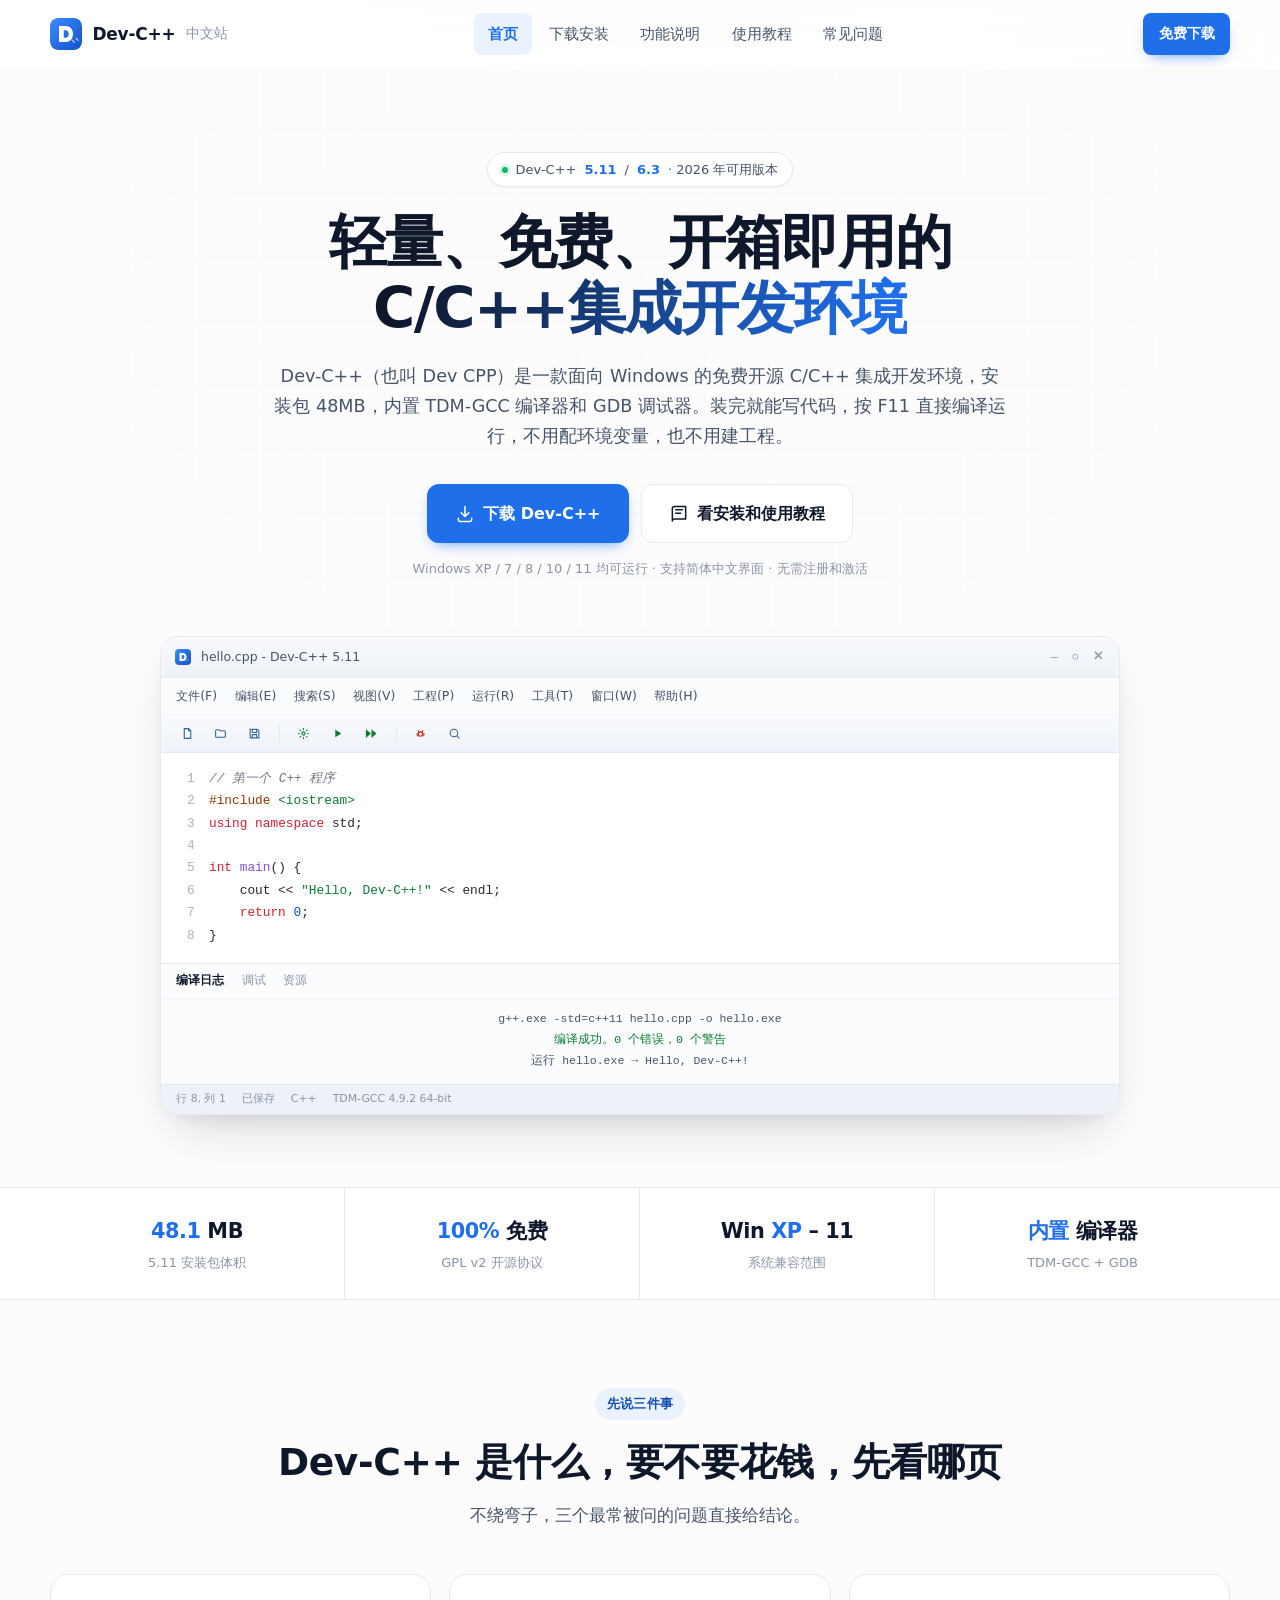
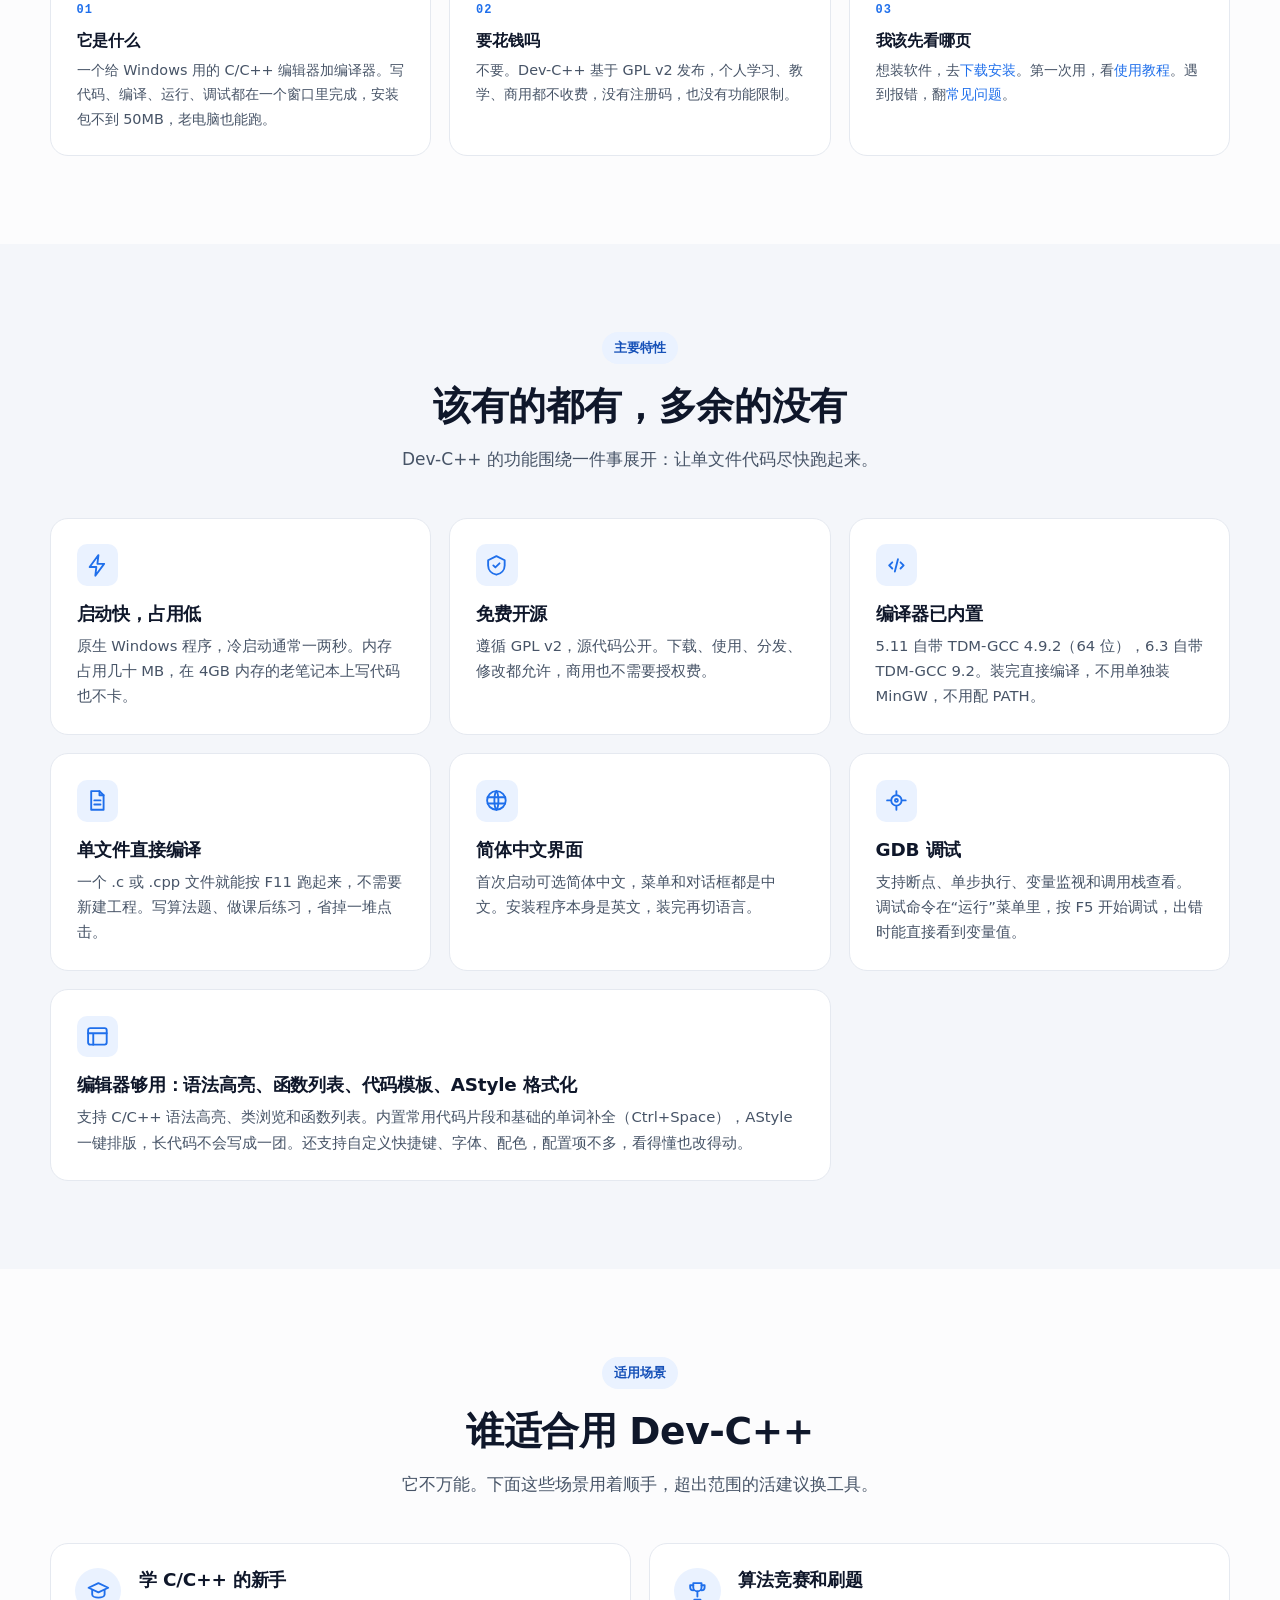
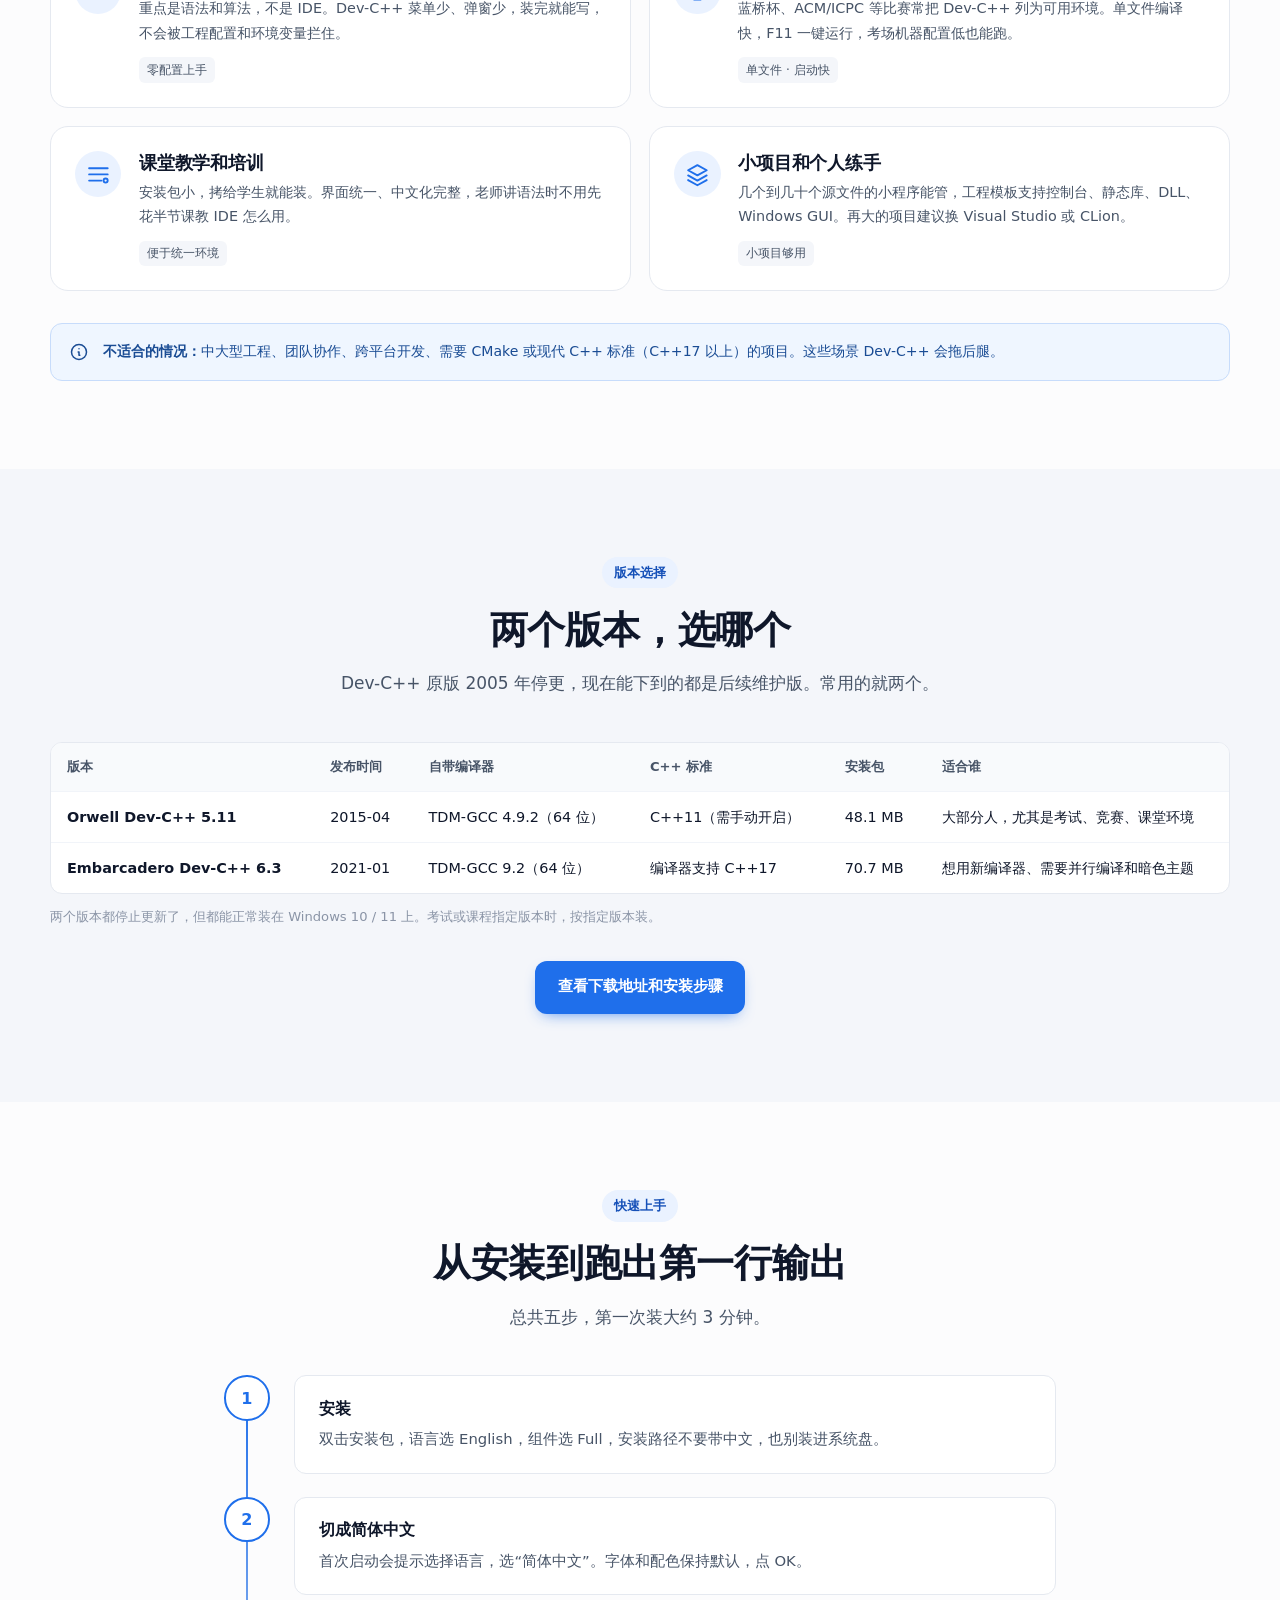
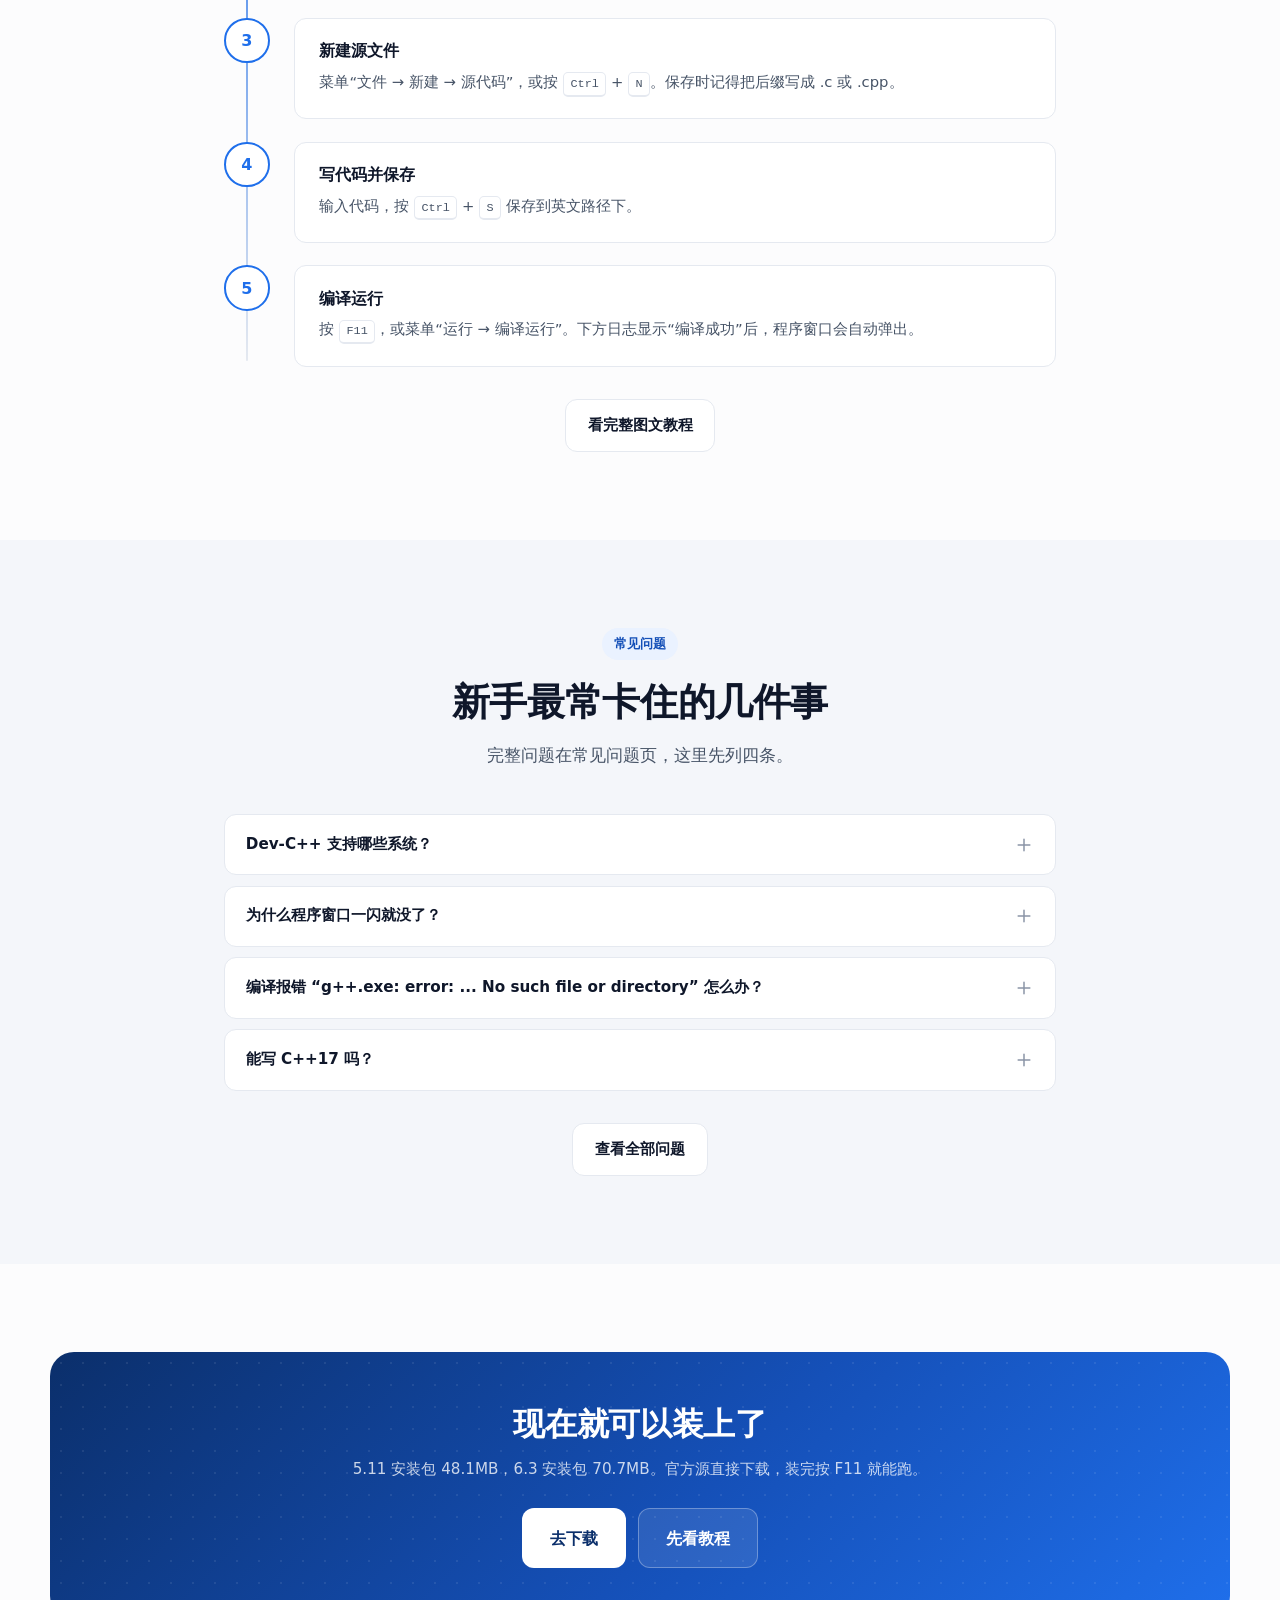
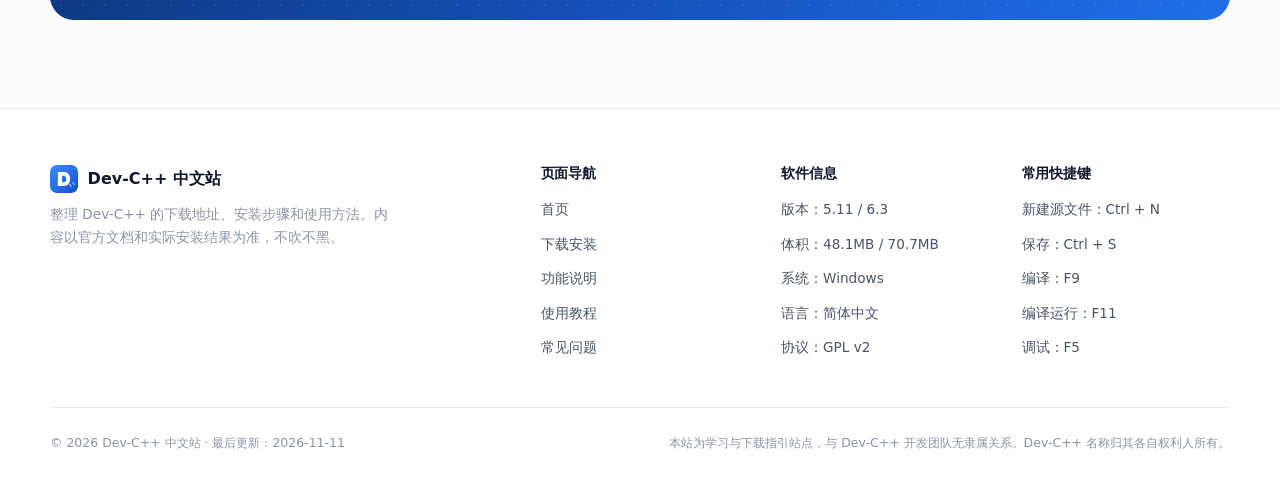
==== commit b316aa8e: "Add files via upload" ====
--- a/index.html
+++ b/index.html
@@ -3,14 +3,14 @@
 <head>
 <meta charset="UTF-8">
 <meta name="viewport" content="width=device-width, initial-scale=1">
-<title>Dev-C++ 下载、安装和使用教程（2026 最新版）| 免费开源的 C/C++ 集成开发环境</title>
+<title>Dev-C++下载、安装和使用教程（2026 最新版）|免费开源的C/C++集成开发环境</title>
 <meta name="description" content="Dev-C++ 5.11 与 6.3 官方安装包下载，附安装、简体中文设置、编译运行、调试和常见报错解决教程。免费开源的 Windows C/C++ 集成开发环境，48MB 安装包，内置 TDM-GCC 编译器，开箱即用。">
 <meta name="keywords" content="Dev-C++,Dev C++,Dev-C++下载,Dev C++下载,Dev-C++安装教程,C/C++ IDE">
 
 <meta name="theme-color" content="#1f6feb">
 <meta property="og:type" content="website">
-<meta property="og:site_name" content="Dev-C++ 中文站">
-<meta property="og:title" content="Dev-C++ 下载、安装和使用教程（2026 最新版）| 免费开源的 C/C++ 集成开发环境">
+<meta property="og:site_name" content="Dev-C++中文站">
+<meta property="og:title" content="Dev-C++ 下载、安装和使用教程（2026 最新版）|免费开源的C/C++集成开发环境">
 <meta property="og:description" content="Dev-C++ 5.11 与 6.3 官方安装包下载，附安装、简体中文设置、编译运行、调试和常见报错解决教程。免费开源的 Windows C/C++ 集成开发环境，48MB 安装包，内置 TDM-GCC 编译器，开箱即用。">
 <meta name="twitter:card" content="summary">
 <link rel="icon" href="assets/logo.svg" type="image/svg+xml">
@@ -57,7 +57,7 @@
 		</div>
 		<h1 class="h1">
 			轻量、免费、开箱即用的<br>
-			<span class="text-gradient">C/C++ 集成开发环境</span>
+			<span class="text-gradient">C/C++集成开发环境</span>
 		</h1>
 		<p class="lead">
 			Dev-C++（也叫 Dev CPP）是一款面向 Windows 的免费开源 C/C++ 集成开发环境，安装包 48MB，内置 TDM-GCC 编译器和 GDB 调试器。装完就能写代码，按 F11 直接编译运行，不用配环境变量，也不用建工程。
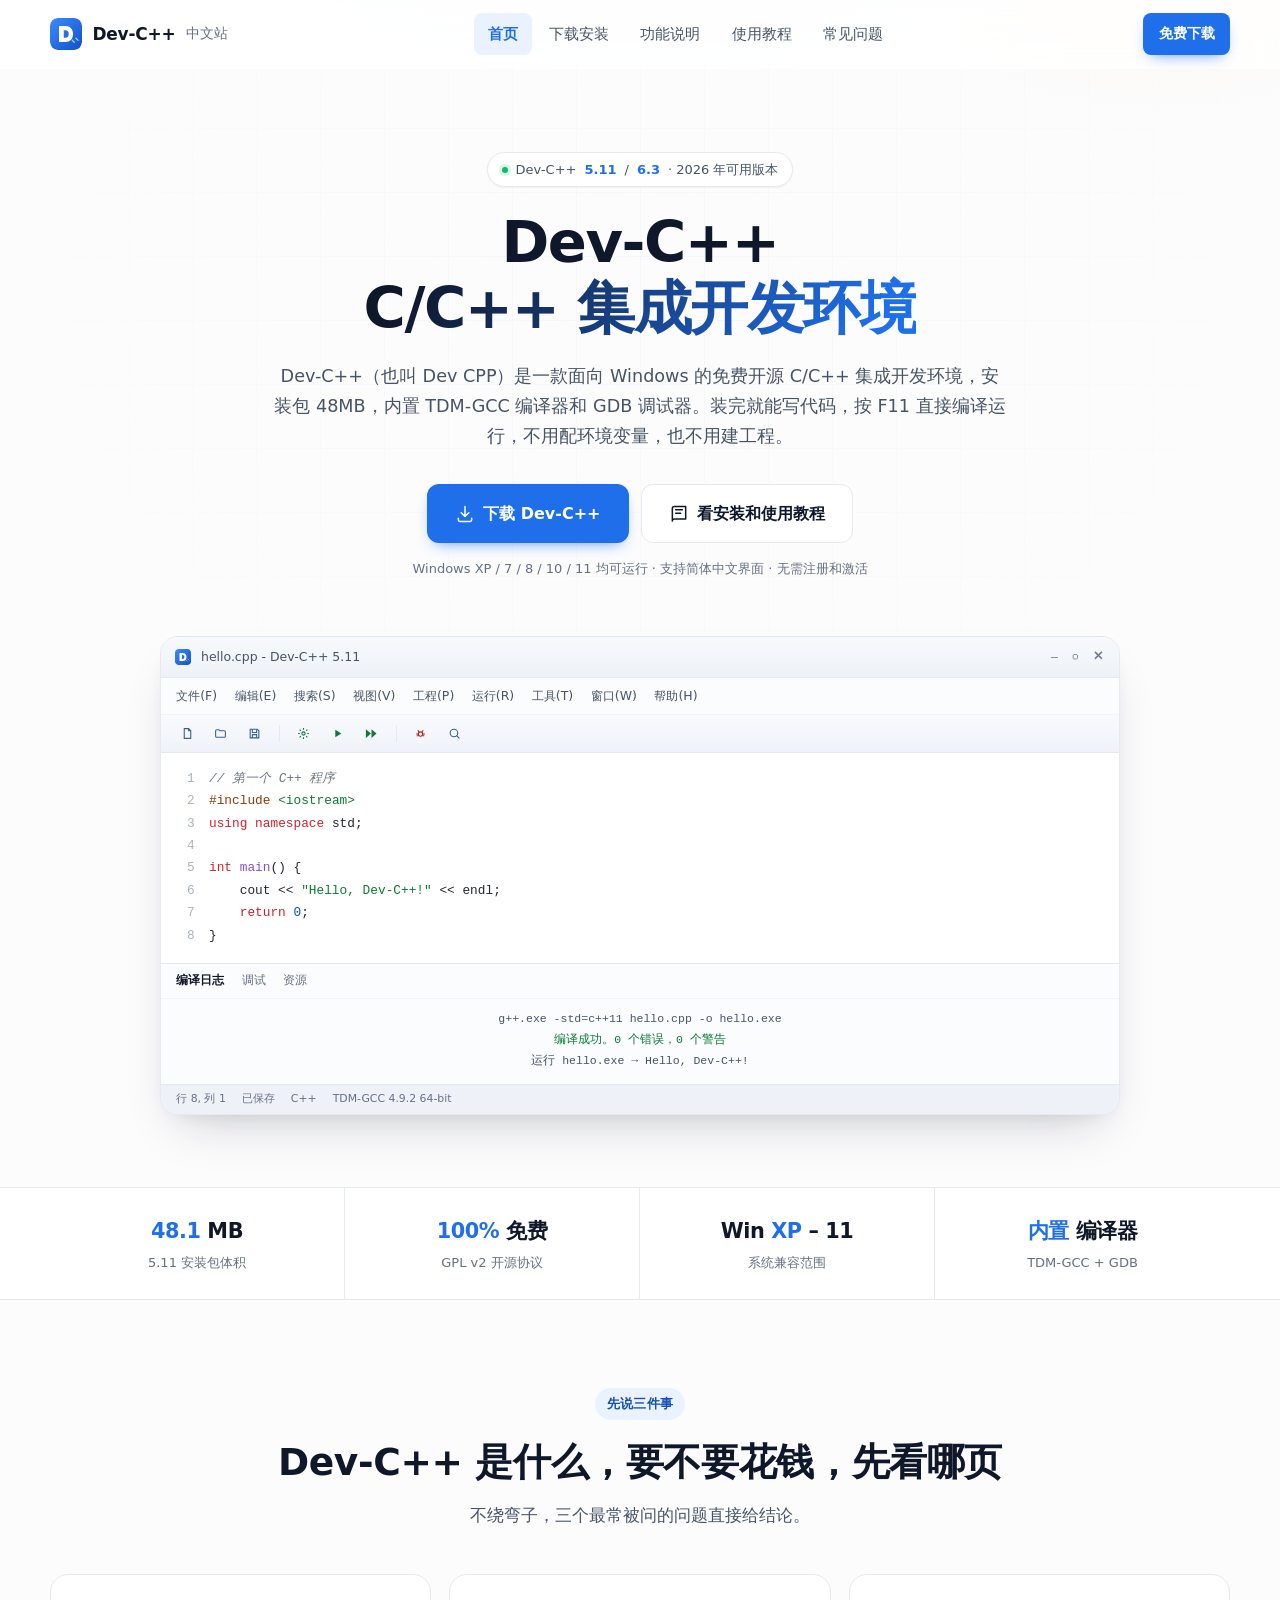
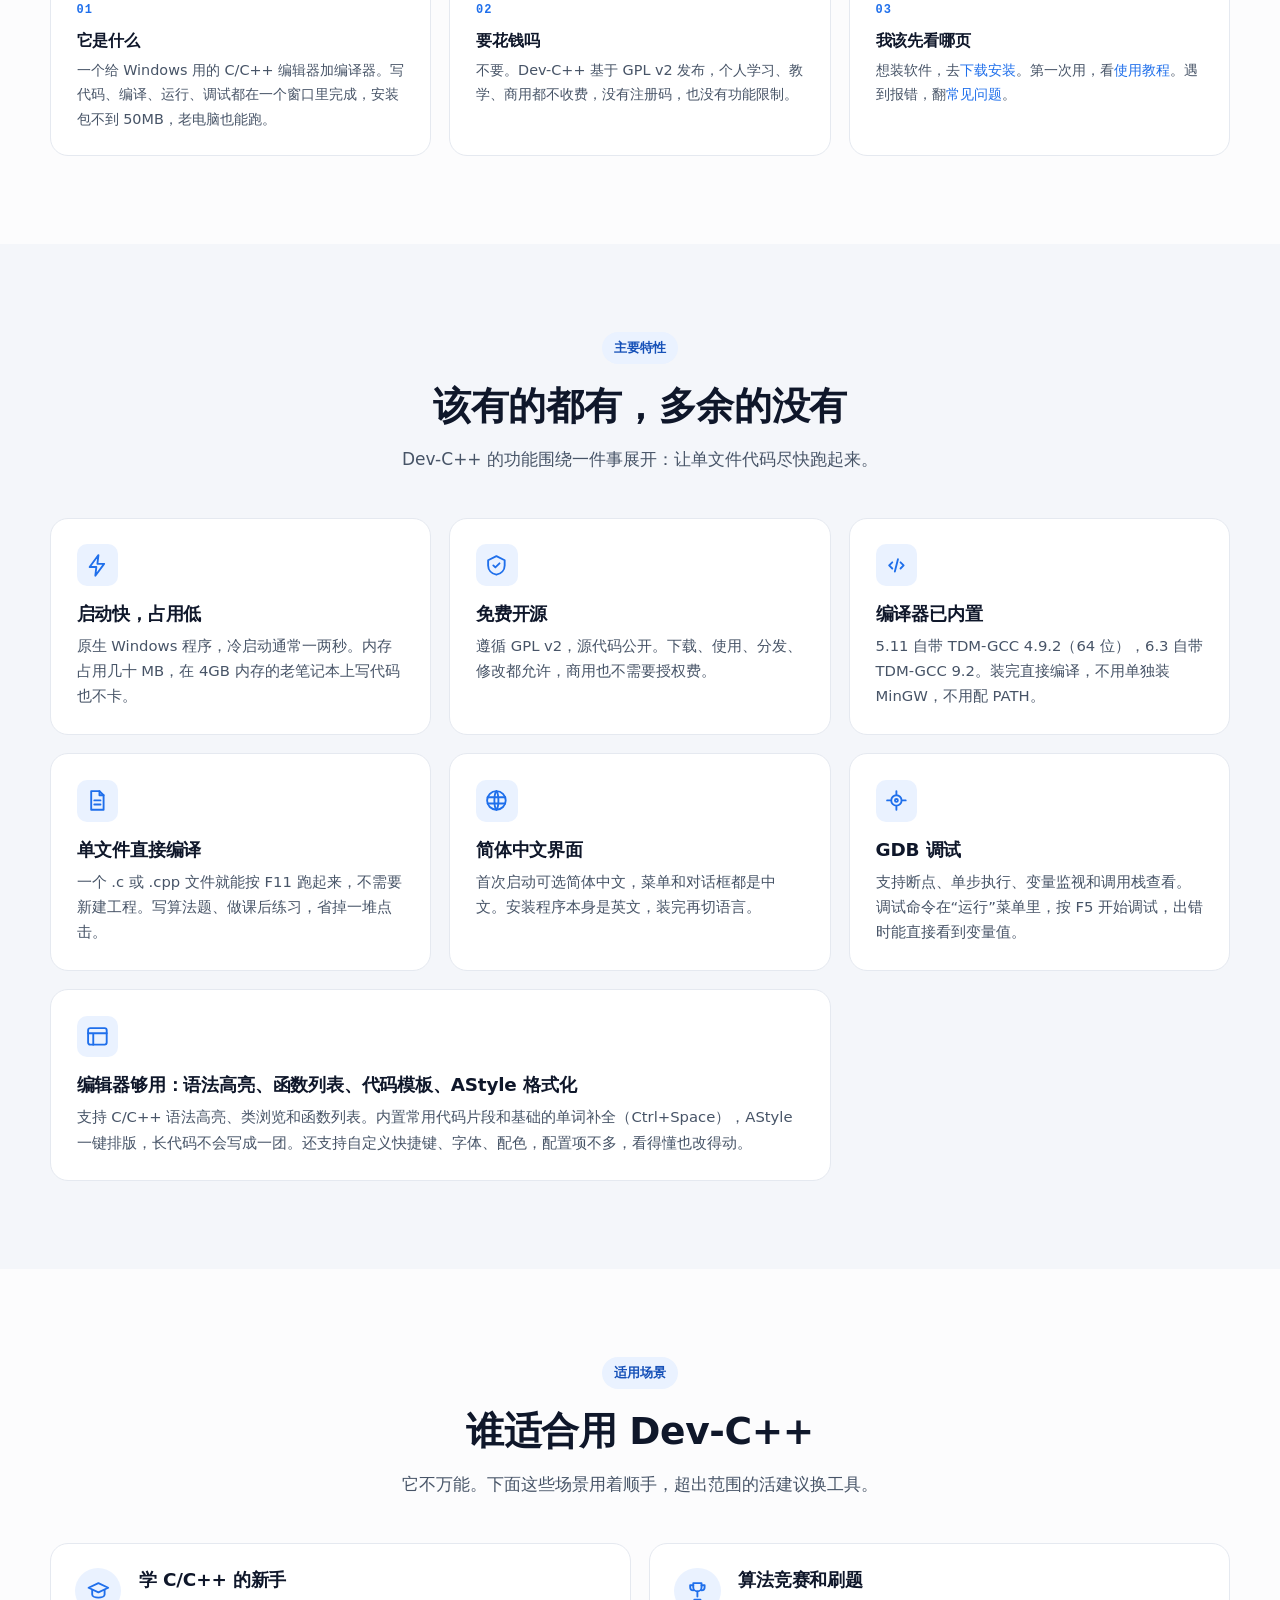
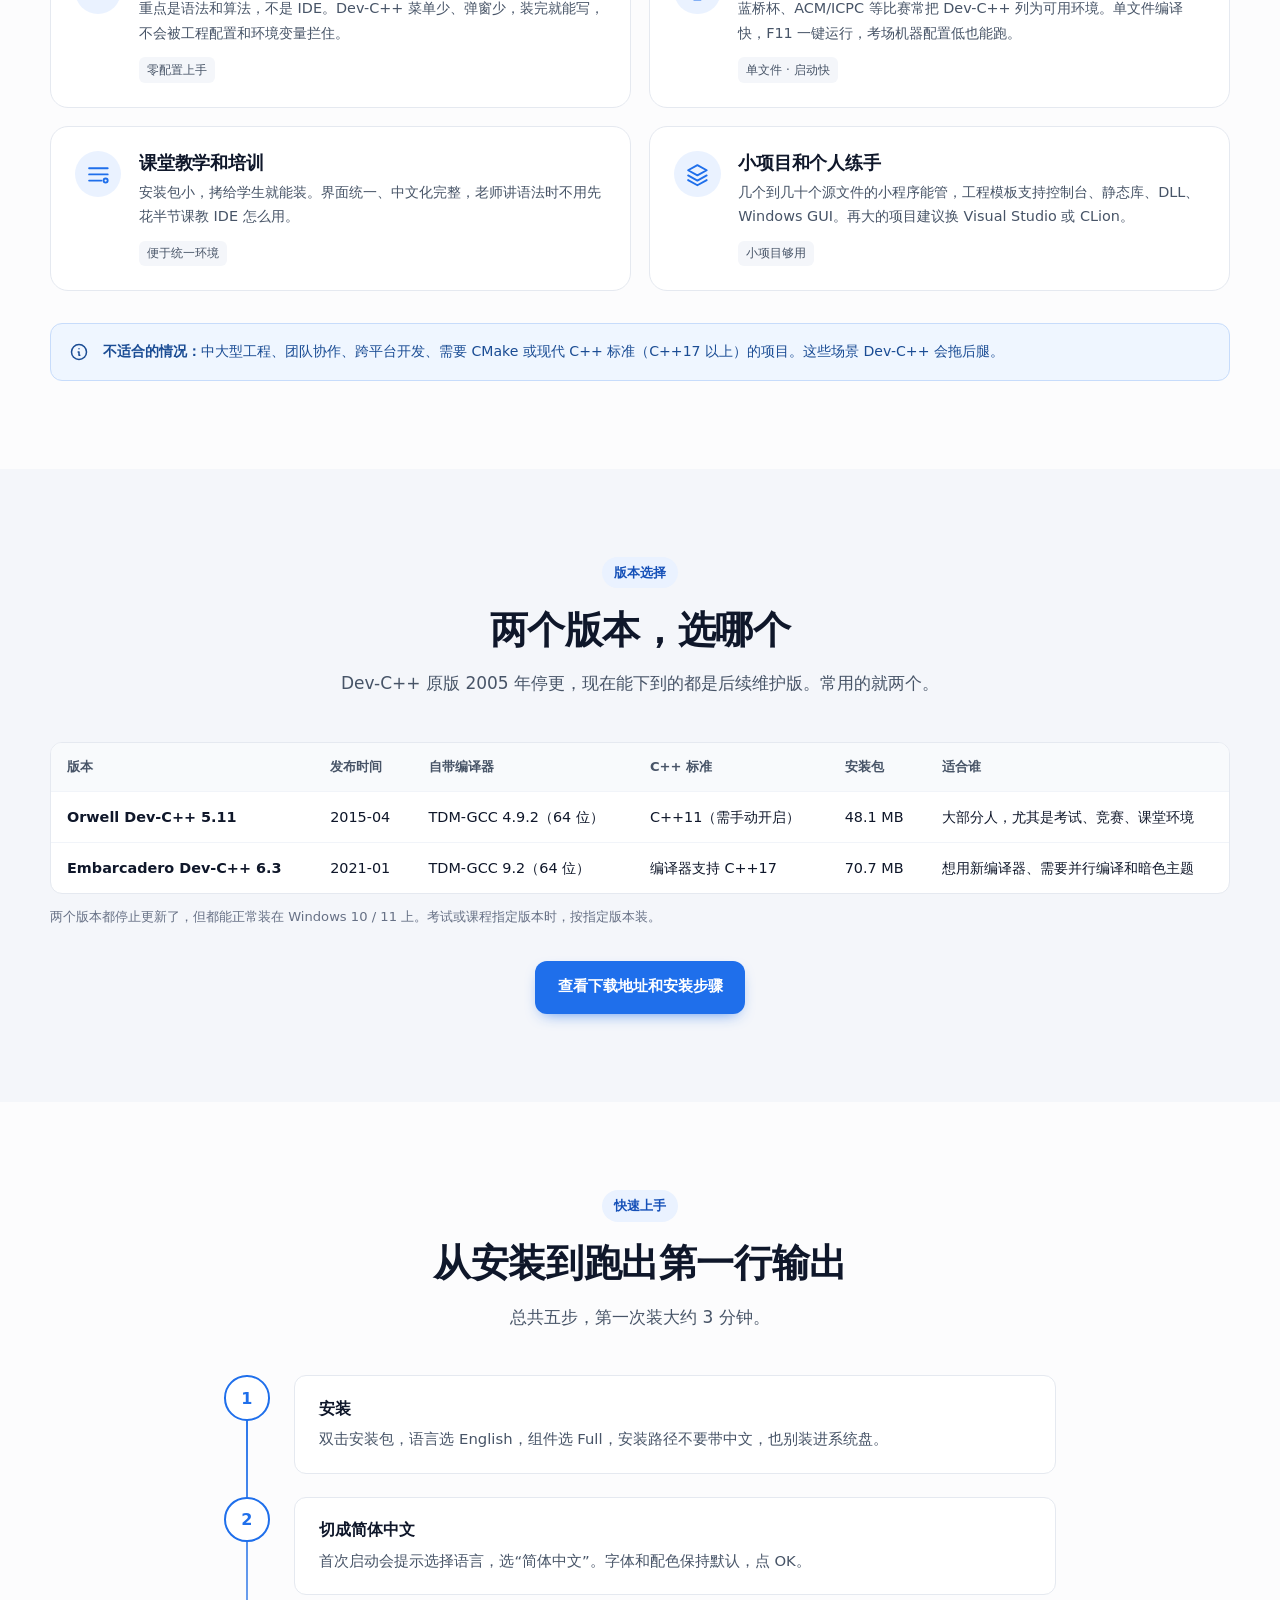
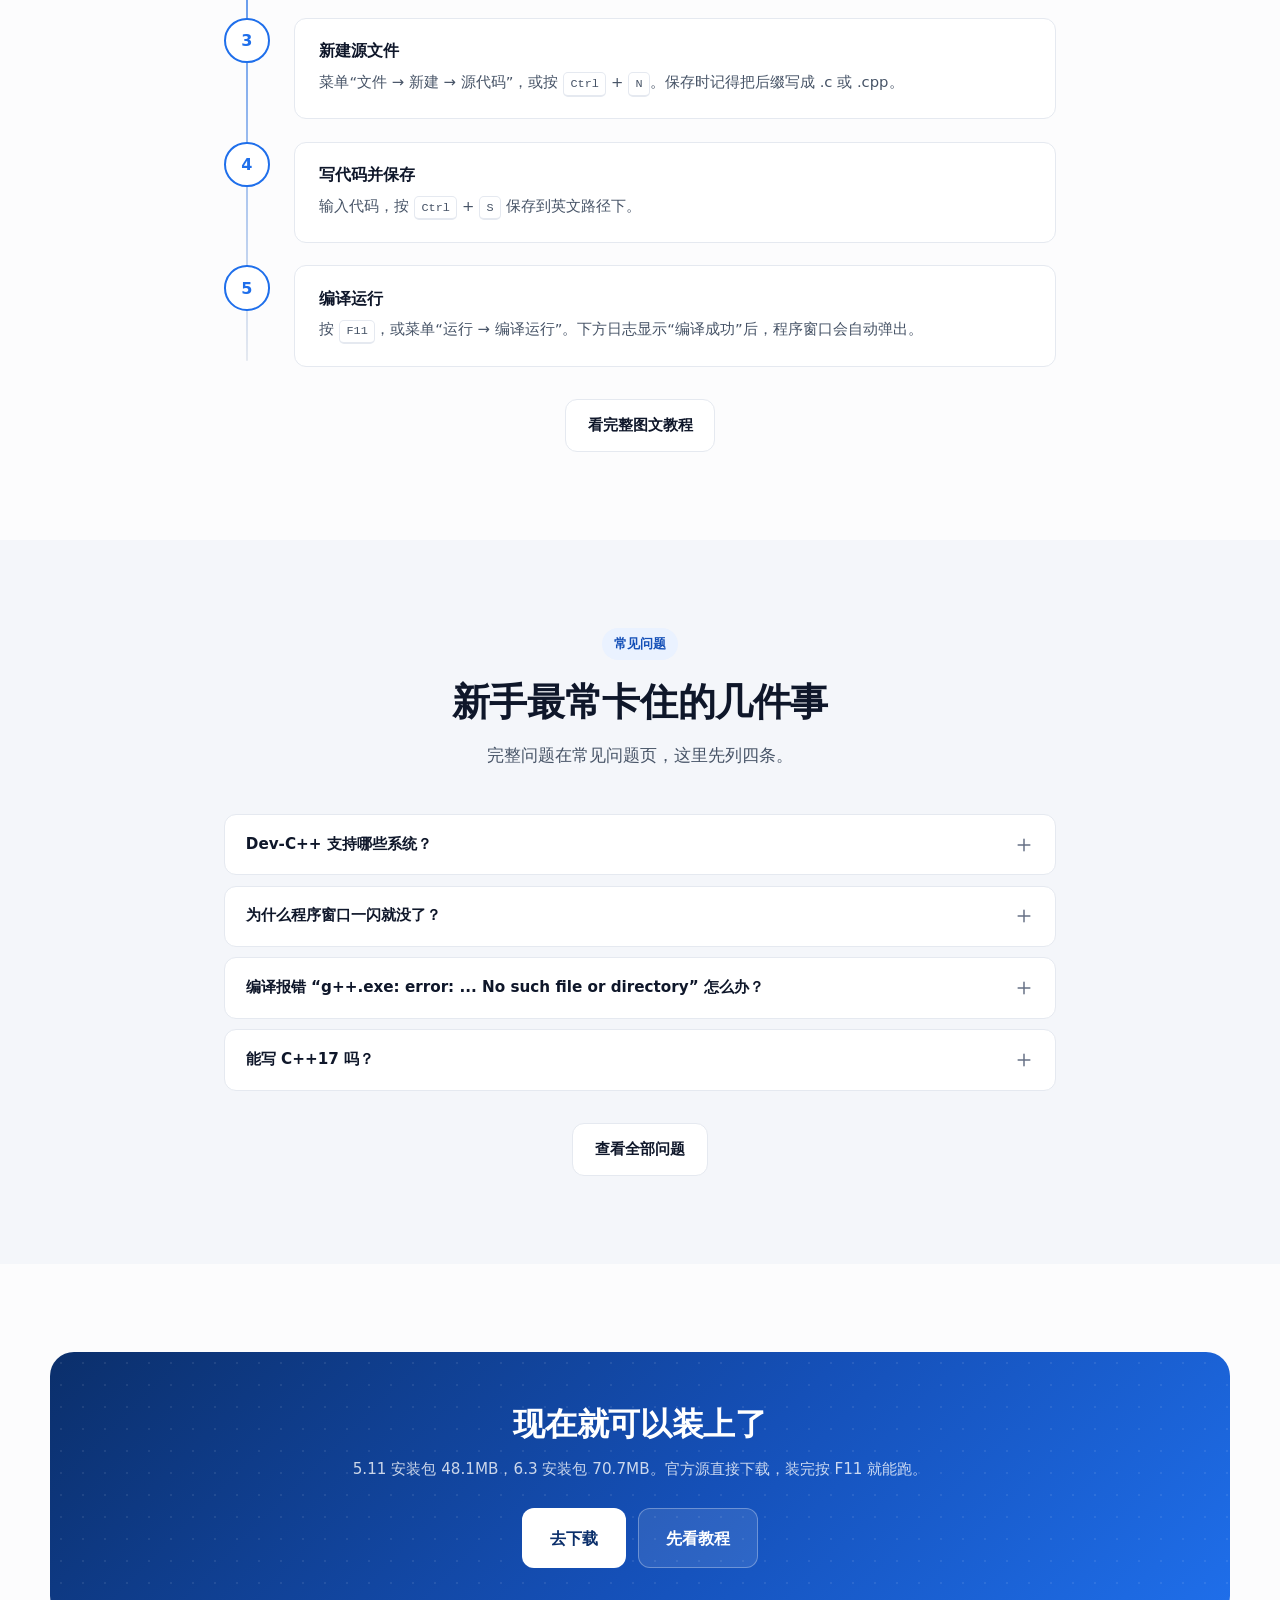
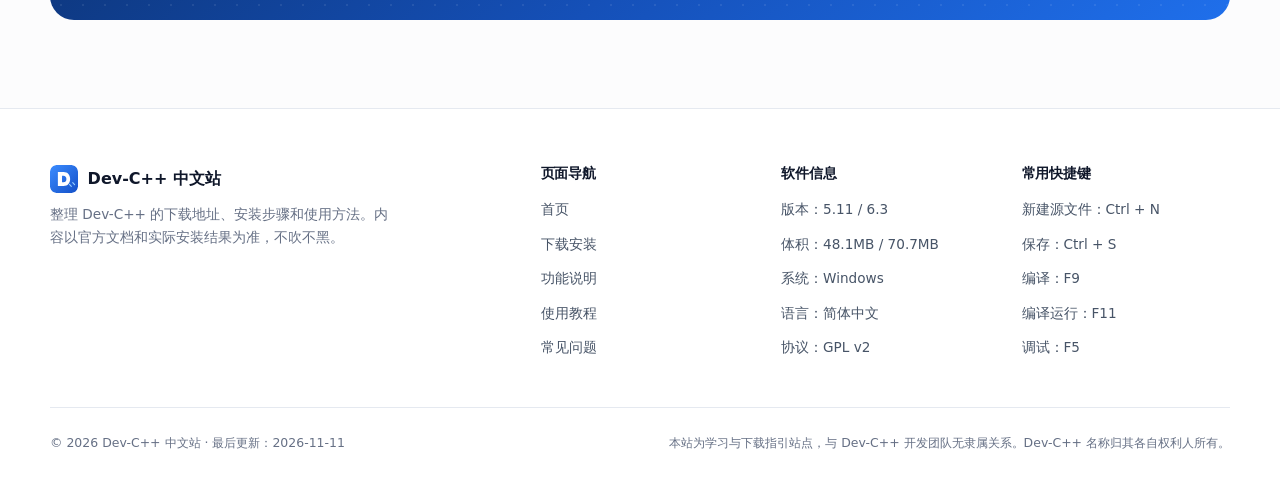
==== commit 6ef4c53d: "Add files via upload" ====
--- a/index.html
+++ b/index.html
@@ -3,19 +3,37 @@
 <head>
 <meta charset="UTF-8">
 <meta name="viewport" content="width=device-width, initial-scale=1">
-<title>Dev-C++下载、安装和使用教程（2026 最新版）|免费开源的C/C++集成开发环境</title>
-<meta name="description" content="Dev-C++ 5.11 与 6.3 官方安装包下载，附安装、简体中文设置、编译运行、调试和常见报错解决教程。免费开源的 Windows C/C++ 集成开发环境，48MB 安装包，内置 TDM-GCC 编译器，开箱即用。">
+<title>Dev-C++下载｜2026最新版安装包（5.11/6.3）</title>
+<meta name="description" content="Dev-C++ 5.11 与 6.3 官方安装包下载，附安装步骤、简体中文设置、编译运行、断点调试和常见报错解决。免费开源的 Windows C/C++ 集成开发环境，安装包 48MB。">
 <meta name="keywords" content="Dev-C++,Dev C++,Dev-C++下载,Dev C++下载,Dev-C++安装教程,C/C++ IDE">
 
 <meta name="theme-color" content="#1f6feb">
 <meta property="og:type" content="website">
-<meta property="og:site_name" content="Dev-C++中文站">
-<meta property="og:title" content="Dev-C++ 下载、安装和使用教程（2026 最新版）|免费开源的C/C++集成开发环境">
-<meta property="og:description" content="Dev-C++ 5.11 与 6.3 官方安装包下载，附安装、简体中文设置、编译运行、调试和常见报错解决教程。免费开源的 Windows C/C++ 集成开发环境，48MB 安装包，内置 TDM-GCC 编译器，开箱即用。">
+<meta property="og:site_name" content="Dev-C++ 中文站">
+<meta property="og:title" content="Dev-C++下载｜2026最新版安装包（5.11/6.3）">
+<meta property="og:description" content="Dev-C++ 5.11 与 6.3 官方安装包下载，附安装步骤、简体中文设置、编译运行、断点调试和常见报错解决。免费开源的 Windows C/C++ 集成开发环境，安装包 48MB。">
 <meta name="twitter:card" content="summary">
+<meta property="og:url" content="https://devcpp-cn.github.io/">
+<link rel="canonical" href="https://devcpp-cn.github.io/">
 <link rel="icon" href="assets/logo.svg" type="image/svg+xml">
 <script>document.documentElement.classList.add("js");</script>
 <link rel="stylesheet" href="assets/style.css">
+<script type="application/ld+json">
+{
+  "@context": "https://schema.org",
+  "@type": "SoftwareApplication",
+  "name": "Dev-C++",
+  "alternateName": "Dev C++",
+  "applicationCategory": "DeveloperApplication",
+  "operatingSystem": "Windows XP, Windows 7, Windows 8, Windows 10, Windows 11",
+  "softwareVersion": "5.11 / 6.3",
+  "inLanguage": "zh-CN",
+  "url": "https://devcpp-cn.github.io/",
+  "downloadUrl": "https://devcpp-cn.github.io/download.html",
+  "offers": { "@type": "Offer", "price": "0", "priceCurrency": "CNY" },
+  "description": "Dev-C++ 是一款免费开源的 Windows C/C++ 集成开发环境，内置 TDM-GCC 编译器与 GDB 调试器，安装包 48MB，适合 C/C++ 入门、算法竞赛和课堂教学。"
+}
+</script>
 </head>
 <body>
 
@@ -56,8 +74,8 @@
 			Dev-C++ <b>5.11</b> / <b>6.3</b> · 2026 年可用版本
 		</div>
 		<h1 class="h1">
-			轻量、免费、开箱即用的<br>
-			<span class="text-gradient">C/C++集成开发环境</span>
+			Dev-C++<br>
+			<span class="text-gradient">C/C++ 集成开发环境</span>
 		</h1>
 		<p class="lead">
 			Dev-C++（也叫 Dev CPP）是一款面向 Windows 的免费开源 C/C++ 集成开发环境，安装包 48MB，内置 TDM-GCC 编译器和 GDB 调试器。装完就能写代码，按 F11 直接编译运行，不用配环境变量，也不用建工程。
--- a/assets/style.css
+++ b/assets/style.css
@@ -10,7 +10,7 @@
 
 	--ink: #0f172a;
 	--ink-2: #475467;
-	--ink-3: #8a94a6;
+	--ink-3: #667085;
 
 	--primary: #1f6feb;
 	--primary-dark: #1550b8;
